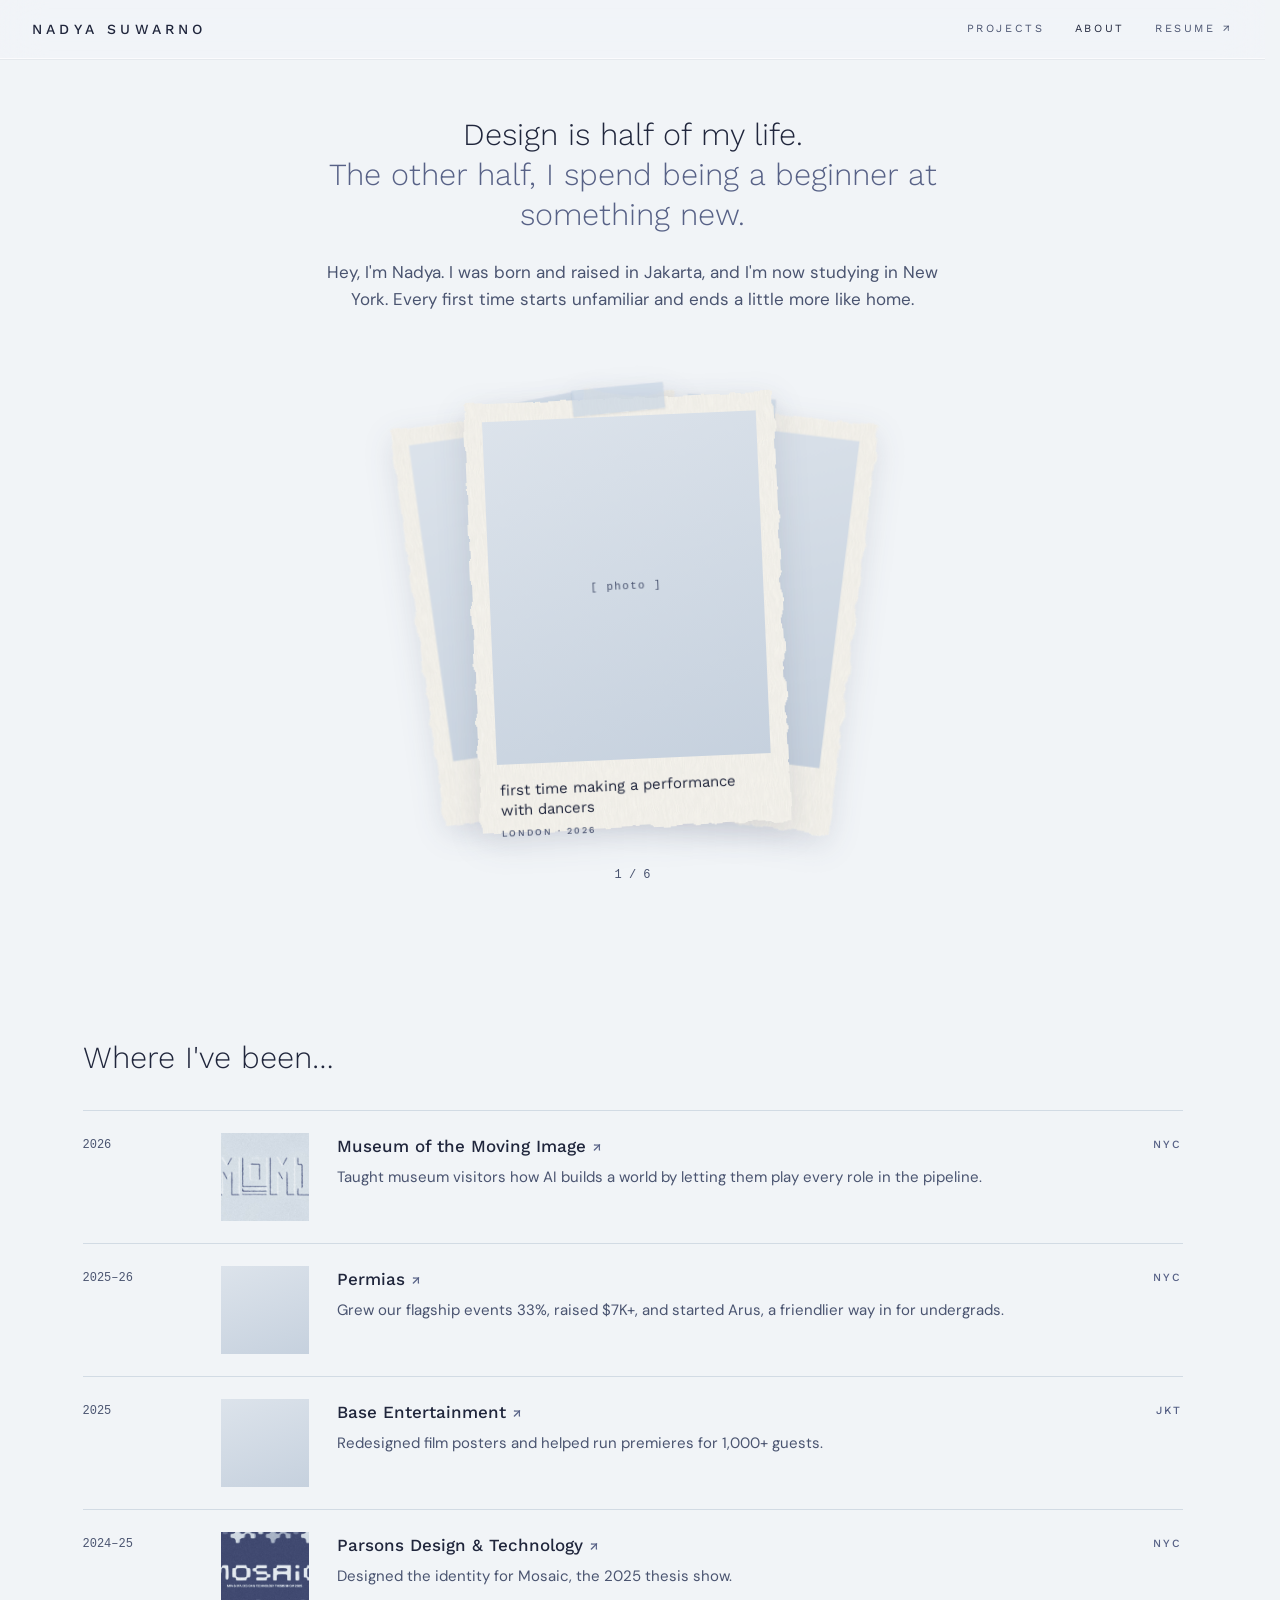
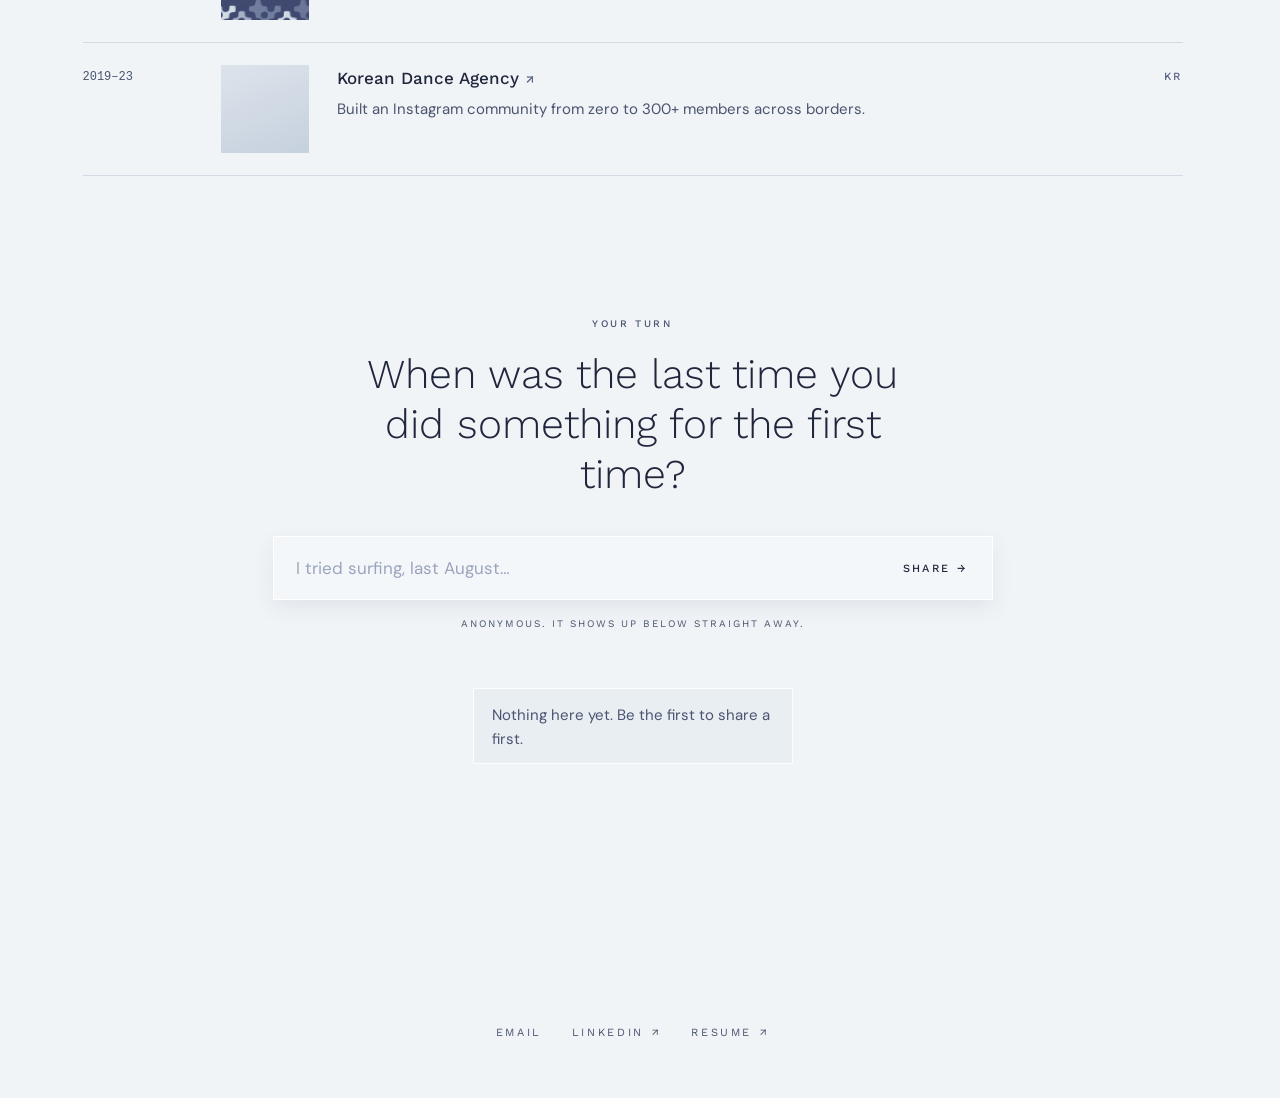
==== about.html @ 52818093 "Site icon: the ripple disc with its chrome bead Co-Authored-By: Claude Opus 5.5 <noreply@anthropic.c" ====
<!doctype html>
<html lang="en">
<head>
  <meta charset="utf-8" />
  <meta name="viewport" content="width=device-width, initial-scale=1" />
  <title>About | Nadya Suwarno</title>
  <meta name="description" content="About Nadya Suwarno — product designer at Parsons, open to Summer 2027 internships in New York." />
  <link rel="icon" href="assets/favicon-32.png" sizes="32x32" type="image/png" />
  <link rel="icon" href="assets/favicon-16.png" sizes="16x16" type="image/png" />
  <link rel="icon" href="assets/icon-192.png" sizes="192x192" type="image/png" />
  <link rel="apple-touch-icon" href="assets/apple-touch-icon.png" />
  <link rel="preconnect" href="https://fonts.googleapis.com" />
  <link rel="preconnect" href="https://fonts.gstatic.com" crossorigin />
  <link href="https://fonts.googleapis.com/css2?family=DM+Sans:ital,wght@0,400;0,500;0,700;1,400&family=Work+Sans:ital,wght@0,400;0,500;0,600;0,700;1,400;1,500&family=Courier+Prime:ital,wght@0,400;0,700;1,400&family=Caveat:wght@500&display=swap" rel="stylesheet" />
  <link rel="stylesheet" href="assets/styles.css" />
  <script src="assets/vt.js"></script>
  <script src="assets/nav.js" defer></script>
  <script src="assets/firsts.js" defer></script>
</head>
<body>
  <header class="site-header">
    <a class="wordmark" href="index.html">Nadya Suwarno</a>
    <nav class="nav">
      <div class="nav-group">
        <a href="home.html#work">Projects</a>
        <ul class="nav-submenu">
          <li><a href="projects/bibble.html">01 — Bibble</a></li>
          <li><a href="projects/world-models.html">02 — World Models</a></li>
          <li><a href="projects/mosaic.html">03 — Mosaic</a></li>
        </ul>
      </div>
      <a href="about.html" aria-current="page">About</a>
      <a href="assets/resume.pdf" class="ext" target="_blank" rel="noopener">Resume ↗</a>
    </nav>
  </header>

  <svg class="sr-defs" width="0" height="0" aria-hidden="true" focusable="false">
    <filter id="deckle"><feTurbulence type="fractalNoise" baseFrequency="0.045" numOctaves="3" seed="7" /><feDisplacementMap in="SourceGraphic" scale="8" /></filter>
  </svg>

  <main class="about2">
    <section class="ab-open">
      <h1 class="ab-title">Design is half of my life. <span>The other half, I spend being a beginner at something new.</span></h1>
      <p class="ab-intro">Hey, I'm Nadya. I was born and raised in Jakarta, and I'm now studying in New York. Every first time starts unfamiliar and ends a little more like home.</p>
    </section>

    <section class="ab-firsts" aria-label="A few of my firsts">
      <ul class="washi-row" id="deck">
          <li class="washi" style="--tilt: -2.5deg;">
            <div class="washi-photo" role="img" aria-label="Photo to come: first time making a performance with dancers"><span>[ photo ]</span></div>
            <p class="washi-cap">first time making a performance with dancers</p>
            <p class="washi-meta">London · 2026</p>
          </li>
          <li class="washi" style="--tilt: 1.8deg;">
            <div class="washi-photo" role="img" aria-label="Photo to come: first time teaching strangers how AI builds a world"><span>[ photo ]</span></div>
            <p class="washi-cap">first time teaching strangers how AI builds a world</p>
            <p class="washi-meta">New York · 2026</p>
          </li>
          <li class="washi" style="--tilt: -1.2deg;">
            <div class="washi-photo" role="img" aria-label="Photo to come: first premiere I helped run"><span>[ photo ]</span></div>
            <p class="washi-cap">first premiere I helped run</p>
            <p class="washi-meta">Jakarta · 2025</p>
          </li>
          <li class="washi" style="--tilt: 2.4deg;">
            <div class="washi-photo" role="img" aria-label="Photo to come: first time designing a whole show’s identity"><span>[ photo ]</span></div>
            <p class="washi-cap">first time designing a whole show’s identity</p>
            <p class="washi-meta">Parsons · 2025</p>
          </li>
          <li class="washi" style="--tilt: -1.8deg;">
            <div class="washi-photo" role="img" aria-label="Photo to come: first community I built from zero"><span>[ photo ]</span></div>
            <p class="washi-cap">first community I built from zero</p>
            <p class="washi-meta">Seoul, remotely · 2019</p>
          </li>
          <li class="washi" style="--tilt: 1.2deg;">
            <div class="washi-photo" role="img" aria-label="Photo to come: first time raising $7K for an event"><span>[ photo ]</span></div>
            <p class="washi-cap">first time raising $7K for an event</p>
            <p class="washi-meta">New York · 2025</p>
          </li>
      </ul>
      <div class="deck-bar">
        <p class="deck-count" aria-live="polite"><span class="deck-i">1</span> / <span class="deck-n">6</span></p>
      </div>
    </section>

    <section class="ab-been" aria-labelledby="been-title">
      <h2 id="been-title" class="ab-been-h">Where I've been…</h2>
      <ul class="ab-places">
        <li>
          <span class="ab-when">2026</span>
          <div class="ab-thumb"><img src="assets/images/covers/wm-focus.jpg" alt="" loading="lazy" /></div>
          <div class="ab-what"><p class="ab-org"><a href="https://movingimage.org/announcing-momi-lab/" target="_blank" rel="noopener">Museum of the Moving Image<span class="ab-ext" aria-hidden="true">↗</span><span class="sr-only"> (opens in a new tab)</span></a></p><p>Taught museum visitors how AI builds a world by letting them play every role in the pipeline.</p></div>
          <span class="ab-city">NYC</span>
        </li>
        <li>
          <span class="ab-when">2025–26</span>
          <div class="ab-thumb"><span aria-hidden="true"></span></div>
          <div class="ab-what"><p class="ab-org"><a href="https://www.instagram.com/permiasnyc/" target="_blank" rel="noopener">Permias<span class="ab-ext" aria-hidden="true">↗</span><span class="sr-only"> (opens in a new tab)</span></a></p><p>Grew our flagship events 33%, raised $7K+, and started Arus, a friendlier way in for undergrads.</p></div>
          <span class="ab-city">NYC</span>
        </li>
        <li>
          <span class="ab-when">2025</span>
          <div class="ab-thumb"><span aria-hidden="true"></span></div>
          <div class="ab-what"><p class="ab-org"><a href="https://base-ent.com/" target="_blank" rel="noopener">Base Entertainment<span class="ab-ext" aria-hidden="true">↗</span><span class="sr-only"> (opens in a new tab)</span></a></p><p>Redesigned film posters and helped run premieres for 1,000+ guests.</p></div>
          <span class="ab-city">JKT</span>
        </li>
        <li>
          <span class="ab-when">2024–25</span>
          <div class="ab-thumb"><img src="assets/images/covers/mosaic-focus.jpg" alt="" loading="lazy" /></div>
          <div class="ab-what"><p class="ab-org"><a href="https://parsons.edu/dt-2025/" target="_blank" rel="noopener">Parsons Design &amp; Technology<span class="ab-ext" aria-hidden="true">↗</span><span class="sr-only"> (opens in a new tab)</span></a></p><p>Designed the identity for Mosaic, the 2025 thesis show.</p></div>
          <span class="ab-city">NYC</span>
        </li>
        <li>
          <span class="ab-when">2019–23</span>
          <div class="ab-thumb"><span aria-hidden="true"></span></div>
          <div class="ab-what"><p class="ab-org"><a href="https://www.instagram.com/kda.kr/" target="_blank" rel="noopener">Korean Dance Agency<span class="ab-ext" aria-hidden="true">↗</span><span class="sr-only"> (opens in a new tab)</span></a></p><p>Built an Instagram community from zero to 300+ members across borders.</p></div>
          <span class="ab-city">KR</span>
        </li>
      </ul>
    </section>

    <section class="ab-ask" id="your-first" aria-labelledby="ask-title">
      <p class="ab-eyebrow">Your turn</p>
      <h2 id="ask-title" class="ab-q">When was the last time you did something for the first time?</h2>
      <form class="ab-form" data-store="firsts" novalidate>
        <label class="sr-only" for="first-text">Your first time</label>
        <input id="first-text" name="text" type="text" maxlength="120" autocomplete="off" placeholder="I tried surfing, last August…" required />
        <input class="ab-trap" name="website" type="text" tabindex="-1" autocomplete="off" aria-hidden="true" />
        <button type="submit">Share <span aria-hidden="true">→</span></button>
      </form>
      <p class="ab-note" role="status">Anonymous. It shows up below straight away.</p>
      <ul class="ab-wall" data-wall="firsts" aria-live="polite" aria-label="Firsts from people who stopped by"></ul>
    </section>

  </main>

  <footer class="site-footer">
    <nav class="footer-nav">
      <a href="mailto:michellenadya168@gmail.com">Email</a>
      <a href="https://www.linkedin.com/in/nadya-suwarno" class="ext" target="_blank" rel="noopener">LinkedIn ↗</a>
      <a href="assets/resume.pdf" class="ext" target="_blank" rel="noopener">Resume ↗</a>
    </nav>
  </footer>
</body>
</html>
---- assets/styles.css ----
:root {
  --bg: #F1F4F7;         /* light cool white */
  --panel: #D2DBE4;      /* cards and frames (ice blue) */
  --ink: #20263C;        /* text (deep indigo) */
  --ink-soft: #4A5470;   /* metadata (soft indigo) */
  --rule: #B4BFD0;       /* hairlines (pale indigo) */
  --accent: #576186;     /* indigo, readable as text */
  --serif: "Work Sans", "Inter", "Helvetica Neue", Arial, sans-serif;
  --body: "DM Sans", "Inter", "Helvetica Neue", Arial, sans-serif;
  --mono: "Courier New", "Courier Prime", Courier, ui-monospace, monospace;
  --script: "Caveat", "Snell Roundhand", cursive;
  --rail: 56px;
  --max: 980px;
}

* { box-sizing: border-box; }

/* Keep the column in the same place whether or not a page scrolls */
html { scrollbar-gutter: stable; scroll-padding-top: 84px; }

html, body {
  margin: 0;
  padding: 0;
  background: var(--bg);
  color: var(--ink);
  font-family: var(--body);
  font-size: 15px;
  line-height: 1.6;
  -webkit-font-smoothing: antialiased;
  cursor: url("data:image/svg+xml,%3Csvg xmlns='http://www.w3.org/2000/svg' width='21' height='21' viewBox='0 0 21 21'%3E%3Cdefs%3E%3CradialGradient id='g'%3E%3Cstop offset='0%25' stop-color='%237C88A7' stop-opacity='1'/%3E%3Cstop offset='100%25' stop-color='%237C88A7' stop-opacity='0'/%3E%3C/radialGradient%3E%3C/defs%3E%3Ccircle cx='10.5' cy='10.5' r='10.5' fill='url(%23g)'/%3E%3C/svg%3E") 10 10, auto;
}

/* Gritty paper grain — denser noise so the page reads as pressed paper */
body::before {
  content: "";
  position: fixed;
  inset: 0;
  pointer-events: none;
  z-index: 1;
  opacity: 0.32;
  mix-blend-mode: multiply;
  background-image: url("data:image/svg+xml;utf8,%3Csvg xmlns='http://www.w3.org/2000/svg' width='200' height='200'%3E%3Cfilter id='n'%3E%3CfeTurbulence type='fractalNoise' baseFrequency='1.4' numOctaves='3' stitchTiles='stitch'/%3E%3CfeColorMatrix values='0 0 0 0 0.24  0 0 0 0 0.28  0 0 0 0 0.44  0 0 0 0.09 0'/%3E%3C/filter%3E%3Crect width='100%25' height='100%25' filter='url(%23n)'/%3E%3C/svg%3E");
}
body > * { position: relative; z-index: 2; }

/* Field-note margin annotations — Caveat in rust, slight tilt */
.margin-note {
  display: inline-block;
  font-family: var(--script);
  font-size: 22px;
  line-height: 1.1;
  color: var(--accent);
  transform: rotate(-2.5deg);
  transform-origin: left center;
  margin-left: 10px;
}
.margin-note.right {
  float: right;
  margin: 4px 0 8px 20px;
  max-width: 180px;
  transform: rotate(1.5deg);
}
.margin-note.standalone {
  display: block;
  margin: 10px 0 24px 0;
  transform: rotate(-1.5deg);
}

/* Tape strip — small masking-tape rectangle in the top-left of a thumbnail */
.thumb { position: relative; }
.thumb::after {
  content: "";
  position: absolute;
  top: -8px;
  left: 20px;
  width: 64px;
  height: 18px;
  background: rgba(210, 219, 228, 0.75);
  box-shadow: 0 1px 2px rgba(32, 38, 60, 0.08);
  transform: rotate(-3deg);
  pointer-events: none;
  z-index: 3;
}


a, button, .btn, .thumb, [role="button"] {
  cursor: url("data:image/svg+xml,%3Csvg xmlns='http://www.w3.org/2000/svg' width='27' height='27' viewBox='0 0 27 27'%3E%3Cdefs%3E%3CradialGradient id='g'%3E%3Cstop offset='0%25' stop-color='%237C88A7' stop-opacity='1'/%3E%3Cstop offset='100%25' stop-color='%237C88A7' stop-opacity='0'/%3E%3C/radialGradient%3E%3C/defs%3E%3Ccircle cx='13.5' cy='13.5' r='13.5' fill='url(%23g)'/%3E%3C/svg%3E") 13 13, pointer;
}

a { color: inherit; text-decoration: none; }
a:hover { text-decoration: underline; text-decoration-color: var(--accent); text-underline-offset: 3px; }

img { max-width: 100%; display: block; }

/* ---------- Header (mobile default: horizontal top bar) ---------- */
.site-header {
  display: flex;
  justify-content: space-between;
  align-items: center;
  padding: 28px 48px;
  font-family: var(--serif);
  font-weight: 500;
  font-size: 14px;
  letter-spacing: 0.03em;
  text-transform: uppercase;
}
.wordmark {
  font-weight: 500;
  font-size: clamp(14px, 1.5vw, 20px);
  letter-spacing: -0.01em;
  text-transform: uppercase;
  white-space: nowrap;
}
.nav { display: flex; gap: 28px; align-items: center; }
.nav a[aria-current="page"] { text-decoration: underline; text-underline-offset: 4px; }
.nav-group { position: relative; }
.nav-group > a { display: inline-block; }

/* Submenu: hidden at every width unless open (toggled via JS on hover/focus) */
.nav-submenu {
  list-style: none;
  padding: 0;
  margin: 0;
  max-height: 0;
  opacity: 0;
  overflow: hidden;
  pointer-events: none;
  transition: max-height 0.35s ease, opacity 0.25s ease;
}
.nav-group.is-open .nav-submenu,
.nav-group:focus-within .nav-submenu {
  max-height: 400px;
  opacity: 1;
  pointer-events: auto;
}
.nav-submenu a { white-space: nowrap; }
.nav-sep {
  display: block;
  width: 20px;
  border-top: 1px solid var(--rule);
  margin: 4px 0;
}

/* Mobile submenu: floats below the Projects link so it doesn't push siblings */
@media (max-width: 899px) {
  .nav-group { position: relative; }
  .nav-submenu {
    position: absolute;
    top: 100%;
    left: 0;
    margin-top: 10px;
    padding: 12px 14px;
    background: var(--bg);
    border: 1px solid var(--rule);
    display: flex;
    flex-direction: column;
    gap: 8px;
    min-width: 170px;
    z-index: 20;
  }
  .nav-submenu a { font-size: 11px; letter-spacing: 0.1em; }
}

/* ---------- Desktop: name + nav as a fixed left column, main stays centered ---------- */
@media (min-width: 900px) {
  .site-header {
    position: fixed;
    top: 0;
    left: 0;
    width: 220px;
    height: auto;
    flex-direction: column;
    align-items: flex-start;
    justify-content: flex-start;
    padding: 40px 28px;
    gap: 40px;
    z-index: 10;
  }
  .nav {
    flex-direction: column;
    gap: 16px;
    align-items: flex-start;
  }
  .nav-submenu {
    display: flex;
    flex-direction: column;
    gap: 8px;
    margin: 0 0 0 14px;
    padding: 10px 0 0 10px;
    border-left: 1px dashed var(--accent);
  }
  .nav-submenu li { margin: 0; }
  .nav-submenu a {
    font-size: 10px;
    letter-spacing: 0.1em;
    color: var(--ink-soft);
  }
  .nav-submenu a:hover { color: var(--accent); text-decoration: none; }
}

/* ---------- Rail (dashed left line) ---------- */
.rail {
  position: relative;
  max-width: var(--max);
  margin: 0 auto;
  padding: 40px 48px 80px calc(var(--rail) + 48px);
}
.rail::before {
  content: "";
  position: absolute;
  left: 48px;
  top: 0;
  bottom: 0;
  border-left: 1.5px dashed var(--accent);
}

/* ---------- Shared text ---------- */
.hello {
  font-family: var(--serif);
  font-weight: 500;
  font-size: clamp(22px, 2.4vw, 28px);
  letter-spacing: -0.01em;
  margin: 0 0 20px;
  color: var(--ink);
}
.cities {
  position: absolute;
  top: 40px;
  right: 48px;
  display: flex;
  gap: 32px;
  font-family: var(--serif);
  font-weight: 500;
  font-size: 14px;
  letter-spacing: 0.03em;
  text-transform: uppercase;
  color: var(--ink);
  margin: 0;
  z-index: 5;
  line-height: clamp(22px, 2.4vw, 28px);
}
.thesis-quote {
  font-family: var(--serif);
  font-style: italic;
  font-weight: 400;
  font-size: clamp(20px, 2.2vw, 26px);
  line-height: 1.3;
  color: var(--ink-soft);
  max-width: 58ch;
  margin: 24px 0 8px;
}
.eyebrow-italic {
  font-style: italic;
  font-size: 18px;
  margin: 0 0 10px;
  color: var(--ink-soft);
  max-width: 56ch;
}
.display {
  font-family: var(--serif);
  font-weight: 400;
  font-size: clamp(24px, 3.4vw, 40px);
  line-height: 1.15;
  letter-spacing: -0.01em;
  margin: 0 0 18px;
  position: relative;
  display: inline-block;
}
.underline-dash {
  display: block;
  width: 42%;
  height: 10px;
  margin-top: 6px;
  border-bottom: 1.5px dashed var(--accent);
}
.meta {
  font-family: var(--mono);
  font-size: 11px;
  letter-spacing: 0.14em;
  text-transform: uppercase;
  color: var(--ink-soft);
  margin: 20px 0 56px;
}
.label {
  font-family: var(--serif);
  font-weight: 700;
  font-size: 15px;
  letter-spacing: 0;
  color: var(--ink);
  margin-bottom: 8px !important;
}

.status-grid {
  display: grid;
  grid-template-columns: 1fr 1fr;
  gap: 48px;
  margin-bottom: 80px;
}
.status-grid p { margin: 0; max-width: 36ch; }

/* ---------- Project cards (home + index) ---------- */
.projects {
  display: grid;
  grid-template-columns: repeat(auto-fit, minmax(min(100%, 340px), 1fr));
  gap: 48px 32px;
}
.project { display: block; }

/* ---- Horizontal split layout (home) ---- */
.projects-split { display: flex; flex-direction: column; gap: 64px; }
.projects-split .project {
  display: grid;
  grid-template-columns: 1.3fr 1fr;
  gap: 40px;
  align-items: center;
}
.projects-split .thumb { margin-bottom: 0; }
.project-info {
  display: flex;
  flex-direction: column;
  gap: 14px;
}
.project-sub {
  font-family: var(--body);
  font-style: italic;
  font-size: 15px;
  line-height: 1.45;
  color: var(--accent);
  margin: 0;
  max-width: 36ch;
}
.project-tags { display: flex; flex-wrap: wrap; gap: 8px; }
.tag {
  font-family: var(--body);
  font-weight: 400;
  font-size: 11px;
  padding: 5px 10px;
  border: 1px solid var(--ink);
  color: var(--ink);
  line-height: 1;
}

@media (max-width: 760px) {
  .projects-split .project {
    grid-template-columns: 1fr;
    gap: 20px;
  }
}
.thumb {
  position: relative;
  display: flex;
  align-items: center;
  justify-content: center;
  width: 100%;
  aspect-ratio: 16 / 9;
  background: var(--panel);
  border: 1px dashed var(--rule);
  color: var(--ink-soft);
  font-family: var(--mono);
  font-size: 11px;
  letter-spacing: 0.12em;
  text-transform: uppercase;
  margin-bottom: 18px;
  overflow: hidden;
}
.thumb img { width: 100%; height: 100%; object-fit: cover; }
.thumb:hover { text-decoration: none; }

/* Hover-to-play video overlay (home card + case hero) */
.thumb, .case-hero { isolation: isolate; }
.case-hero { position: relative; }

.thumb-img, .hero-img {
  position: absolute;
  inset: 0;
  width: 100%;
  height: 100%;
  object-fit: cover;
  pointer-events: none;
  z-index: 4;
}
/* Static image reveal on hover (for cards without a video) */
.thumb-reveal {
  position: absolute;
  inset: 0;
  width: 100%;
  height: 100%;
  object-fit: cover;
  pointer-events: none;
  z-index: 5;
  opacity: 0;
  transition: opacity 0.3s ease;
}
.thumb:hover .thumb-reveal { opacity: 1; }
.thumb-vid, .hero-vid {
  position: absolute;
  inset: 0;
  width: 100%;
  height: 100%;
  object-fit: cover;
  pointer-events: none;
  z-index: 5;
  background: #000;
  opacity: 0;
  transition: opacity 0.3s ease;
}
.thumb:hover .thumb-vid,
.case-hero:hover .hero-vid {
  opacity: 1;
}
/* Autoplay videos (case-study hero) stay visible always */
.hero-vid[autoplay] { opacity: 1; }

/* When the thumb/hero has real media, drop the panel + dashed border */
.thumb.has-media,
.case-hero.has-media {
  background: transparent;
  border: none;
}
.thumb.has-media .placeholder,
.case-hero.has-media .placeholder { display: none; }
.badge {
  position: absolute;
  top: 16px;
  right: 16px;
  font-family: var(--mono);
  font-size: 10px;
  letter-spacing: 0.14em;
  text-transform: uppercase;
  padding: 6px 10px;
  border: 1px solid var(--accent);
  color: var(--accent);
  background: var(--bg);
}
.project-meta {
  display: flex;
  justify-content: space-between;
  font-family: var(--mono);
  font-size: 11px;
  letter-spacing: 0.12em;
  text-transform: uppercase;
  color: var(--ink-soft);
  margin-bottom: 6px;
}
.project-title {
  font-family: var(--body);
  font-weight: 500;
  font-size: clamp(16px, 1.6vw, 20px);
  line-height: 1.35;
  margin: 0;
}
/* ---------- Page section header (serif, double-duty h1/h2) ---------- */
.section-head {
  font-family: var(--serif);
  font-weight: 500;
  font-size: clamp(22px, 2.4vw, 28px);
  line-height: 1.1;
  letter-spacing: -0.01em;
  color: var(--ink-soft);
  margin: 0 0 24px;
}
h2.section-head { margin-top: 72px; }

/* ---------- Sub-section label (nested under section-label) ---------- */
.sub-section-label {
  font-family: var(--mono);
  font-size: 11px;
  letter-spacing: 0.12em;
  text-transform: uppercase;
  color: var(--ink-soft);
  margin: 28px 0 14px;
}


/* ---------- Section tag (small bold-uppercase section header) ---------- */
.section-tag {
  font-family: var(--serif);
  font-weight: 700;
  font-size: 15px;
  letter-spacing: 0.08em;
  text-transform: uppercase;
  color: var(--ink);
  margin: 80px 0 32px;
}

/* ---------- Section labels on inside pages ---------- */
.section-label {
  font-family: var(--mono);
  font-size: 11px;
  letter-spacing: 0.14em;
  text-transform: uppercase;
  color: var(--ink-soft);
  margin: 56px 0 20px;
}

/* ---------- Case study ---------- */
.case-eyebrow {
  font-family: var(--mono);
  font-size: 11px;
  letter-spacing: 0.14em;
  text-transform: uppercase;
  color: var(--ink-soft);
  margin: 0 0 16px;
  display: flex;
  justify-content: space-between;
}
.case-title {
  font-family: var(--serif);
  font-weight: 400;
  font-size: clamp(40px, 6vw, 64px);
  line-height: 1.05;
  margin: 0 0 10px;
}
.case-sub {
  font-style: italic;
  color: var(--ink-soft);
  margin: 0 0 32px;
}
.case-hero {
  width: 100%;
  aspect-ratio: 16 / 7;
  background: var(--panel);
  border: 1px dashed var(--rule);
  display: flex;
  align-items: center;
  justify-content: center;
  color: var(--ink-soft);
  font-family: var(--mono);
  font-size: 11px;
  letter-spacing: 0.12em;
  text-transform: uppercase;
  margin-bottom: 24px;
}
.case-hero img { width: 100%; height: 100%; object-fit: cover; }

.case-metagrid {
  display: grid;
  grid-template-columns: repeat(5, 1fr);
  gap: 24px;
  padding: 20px 0;
  border-top: 1px solid var(--rule);
  border-bottom: 1px solid var(--rule);
  margin-bottom: 48px;
}
.case-metagrid div p { margin: 0; font-size: 15px; }
.case-metagrid .label { margin-bottom: 6px !important; }

.case-section { margin: 48px 0; }
.case-section h2 {
  font-family: var(--serif);
  font-weight: 400;
  font-size: clamp(26px, 3.4vw, 36px);
  line-height: 1.15;
  margin: 0 0 20px;
}
.case-section p { margin: 0 0 18px; max-width: 68ch; }

.callout {
  padding: 20px 24px;
  background: var(--panel);
  border: 1px solid var(--rule);
  font-style: italic;
  margin: 24px 0;
  max-width: 68ch;
}

.next-project {
  margin-top: 80px;
  padding-top: 32px;
  border-top: 1px solid var(--rule);
}
.next-project .label { margin-bottom: 8px !important; }
.next-project a {
  font-family: var(--serif);
  font-size: clamp(22px, 2.6vw, 30px);
}

/* ---------- About page ---------- */
.about-hero {
  display: grid;
  grid-template-columns: 220px 1fr;
  gap: 48px;
  margin-bottom: 56px;
}
.clock {
  width: 180px;
  height: 180px;
  border-radius: 50%;
  border: 1px solid var(--ink);
  position: relative;
  font-family: var(--mono);
  font-size: 10px;
  letter-spacing: 0.1em;
  text-transform: uppercase;
}
.clock span {
  position: absolute;
  color: var(--ink-soft);
}
.clock .c12 { top: 10px; left: 50%; transform: translateX(-50%); }
.clock .c3  { right: 10px; top: 50%; transform: translateY(-50%); }
.clock .c6  { bottom: 10px; left: 50%; transform: translateX(-50%); }
.clock .c9  { left: 10px; top: 50%; transform: translateY(-50%); }
.clock .hand-hour, .clock .hand-min {
  position: absolute;
  left: 50%;
  bottom: 50%;
  background: var(--ink);
  transform-origin: 50% 100%;
}
.clock .hand-hour { width: 2px; height: 44px; transform: translateX(-50%) rotate(0deg); }
.clock .hand-min { width: 1.5px; height: 64px; transform: translateX(-50%) rotate(90deg); }
.clock .hand-sec { position: absolute; left: 50%; bottom: 50%; width: 1px; height: 68px; background: var(--accent); transform: translateX(-50%) rotate(135deg); transform-origin: 50% 100%; }

.hat-rack {
  display: grid;
  grid-template-columns: repeat(5, 1fr);
  gap: 12px;
  margin: 24px 0 72px;
}
.hat {
  padding: 16px;
  background: var(--panel);
  border: 1px solid var(--rule);
  font-family: var(--mono);
  font-size: 10px;
  letter-spacing: 0.1em;
  text-transform: uppercase;
  color: var(--ink-soft);
  min-height: 120px;
  display: flex;
  flex-direction: column;
  justify-content: space-between;
}
.hat strong {
  font-weight: 500;
  color: var(--ink);
  font-family: var(--mono);
  display: block;
}
.hat em {
  font-family: var(--serif);
  font-style: italic;
  font-size: 14px;
  text-transform: none;
  letter-spacing: 0;
  color: var(--ink);
}

.timeline { margin: 24px 0 72px; }
.timeline-row {
  display: grid;
  grid-template-columns: 120px 1fr;
  gap: 32px;
  padding: 18px 0;
  border-top: 1px solid var(--rule);
}
.timeline-row:last-child { border-bottom: 1px solid var(--rule); }
.timeline-row .when {
  font-family: var(--mono);
  font-size: 11px;
  letter-spacing: 0.1em;
  text-transform: uppercase;
  color: var(--ink-soft);
}
.timeline-row h4 {
  margin: 0 0 4px;
  font-family: var(--serif);
  font-weight: 400;
  font-size: 20px;
}
.timeline-row p { margin: 0; color: var(--ink-soft); }

.hey-row {
  font-family: var(--serif);
  font-size: clamp(32px, 5vw, 56px);
  margin: 32px 0 16px;
}

.btn-row { display: flex; gap: 12px; flex-wrap: wrap; margin: 24px 0 40px; }
.btn {
  font-family: var(--mono);
  font-size: 11px;
  letter-spacing: 0.14em;
  text-transform: uppercase;
  padding: 10px 16px;
  border: 1px solid var(--ink);
  color: var(--ink);
}
.btn.primary { background: var(--ink); color: var(--bg); }

/* ---------- Footer ---------- */
.site-footer {
  max-width: var(--max);
  margin: 0 auto;
  padding: 40px 48px 60px calc(var(--rail) + 48px);
  border-top: 1px solid var(--rule);
  display: flex;
  justify-content: space-between;
  align-items: flex-end;
}
.signoff .eyebrow-italic { margin-bottom: 4px; }
.signature {
  font-family: var(--script);
  font-size: 28px;
  margin: 0;
}
.footer-nav {
  display: flex;
  gap: 28px;
  font-family: var(--mono);
  font-size: 11px;
  letter-spacing: 0.14em;
  text-transform: uppercase;
}

/* ---------- Mobile ---------- */
@media (max-width: 720px) {
  .site-header { padding: 20px 20px; flex-wrap: wrap; gap: 12px; }
  .nav { gap: 20px; }
  .rail { padding: 24px 20px 60px 40px; }
  .rail::before { left: 20px; }
  .status-grid { grid-template-columns: 1fr; gap: 28px; margin-bottom: 48px; }
  .case-metagrid { grid-template-columns: 1fr 1fr; }
  .about-hero { grid-template-columns: 1fr; }
  .hat-rack { grid-template-columns: 1fr 1fr; }
  .timeline-row { grid-template-columns: 1fr; gap: 4px; }
  .site-footer { padding: 32px 20px 40px 40px; flex-direction: column; gap: 24px; align-items: flex-start; }
}

/* ---------- Landing: one soft piece of water, centred ---------- */
html:has(.landing) { scrollbar-gutter: auto; }
.landing { overflow: hidden; }
.stage {
  min-height: 100vh;
  min-height: 100svh;
  display: flex;
  flex-direction: column;
  align-items: center;
  justify-content: center;
  gap: 30px;
  padding: 24px;
}
.piece { position: relative; width: min(72vw, 1040px); height: 66vh; height: 66svh; }
.water {
  position: absolute;
  inset: 0;
  display: block;
  overflow: hidden;
  cursor: pointer;
  background: linear-gradient(10deg, #B3C9E0, #EDF2F9);
  -webkit-mask-image: linear-gradient(to right, transparent, #000 90px, #000 calc(100% - 90px), transparent), linear-gradient(to bottom, transparent, #000 90px, #000 calc(100% - 90px), transparent);
  -webkit-mask-composite: source-in;
  mask-image: linear-gradient(to right, transparent, #000 90px, #000 calc(100% - 90px), transparent), linear-gradient(to bottom, transparent, #000 90px, #000 calc(100% - 90px), transparent);
  mask-composite: intersect;
}
.water:hover { text-decoration: none; }
.water:focus-visible { outline: none; }
.water:focus-visible ~ .sign h1 { text-decoration: underline; text-underline-offset: 6px; }
.water canvas { display: block; width: 100%; height: 100%; }
.sign { position: absolute; inset: 0; display: flex; flex-direction: column; align-items: center; justify-content: center; text-align: center; pointer-events: none; }
.sign h1 { margin: 0 0 14px; font-family: var(--serif); font-size: 19px; line-height: 1.3; font-weight: 500; letter-spacing: .34em; margin-right: -.34em; text-transform: uppercase; color: var(--ink); }
.sign p { margin: 0; font-family: var(--serif); font-size: 12px; letter-spacing: .24em; margin-right: -.24em; text-transform: uppercase; color: var(--ink-soft); }
.links { display: flex; gap: 34px; font-family: var(--serif); font-size: 12px; letter-spacing: .24em; text-transform: uppercase; color: var(--ink); }
.links a { padding: 6px 0; }
.links a:hover, .links a:focus-visible { text-decoration: underline; text-decoration-color: var(--ink); text-underline-offset: 5px; }
@media (max-width: 720px) {
  .piece { width: 100%; height: 62vh; height: 62svh; }
  .water {
    -webkit-mask-image: linear-gradient(to right, transparent, #000 44px, #000 calc(100% - 44px), transparent), linear-gradient(to bottom, transparent, #000 60px, #000 calc(100% - 60px), transparent);
    mask-image: linear-gradient(to right, transparent, #000 44px, #000 calc(100% - 44px), transparent), linear-gradient(to bottom, transparent, #000 60px, #000 calc(100% - 60px), transparent);
  }
  .sign h1 { font-size: 15px; letter-spacing: .26em; margin-right: -.26em; }
  .links { gap: 22px; font-size: 11px; letter-spacing: .18em; }
}

/* ==========================================================================
   Site system, taken from the landing: one centred column, spaced type,
   soft pieces on a cool white. Later rules here override the older ones above.
   ========================================================================== */
:root { --column: min(860px, calc(100vw - 48px)); --read: min(620px, calc(100vw - 48px)); --ease: cubic-bezier(.22, .61, .36, 1); }

body:not(.landing) { font-family: var(--body); }
body::before { display: none; }

.site-header {
  position: sticky; top: 0; z-index: 30; width: auto; height: auto;
  flex-direction: row; flex-wrap: nowrap; align-items: center; justify-content: space-between; gap: 24px;
  padding: 18px 32px; text-transform: none; letter-spacing: 0;
  background: rgba(241, 244, 247, .52);
  -webkit-backdrop-filter: blur(20px) saturate(1.5);
  backdrop-filter: blur(20px) saturate(1.5);
  border-bottom: 1px solid rgba(255, 255, 255, .62);
  box-shadow: 0 1px 0 rgba(32, 38, 60, .05);
  view-transition-name: site-bar;
}
.wordmark {
  view-transition-name: site-name;
  font-family: var(--serif); font-size: 14px; font-weight: 500;
  letter-spacing: .3em; text-transform: uppercase;
}
.nav { flex-direction: row; justify-content: flex-end; align-items: center; gap: 30px; }
.nav > a, .nav-group > a { font-family: var(--serif); font-size: 11px; font-weight: 400; letter-spacing: .24em; text-transform: uppercase; color: var(--ink-soft); }
.nav a[aria-current="page"] { color: var(--ink); text-decoration: none; }
.nav-group { display: flex; align-items: center; }
.nav-submenu { display: none !important; }
a:hover { text-decoration-color: currentColor; }

.rail { max-width: none; width: var(--column); margin: 0 auto; padding: 72px 0 96px; }
.rail::before { display: none; }

.hero { text-align: center; margin: 0 auto 84px; }
.hello { font-family: var(--serif); font-size: 14px; font-weight: 400; letter-spacing: .06em; margin: 0 0 18px; }
.display { max-width: 640px; margin: 0 auto; font-family: var(--serif); font-size: clamp(26px, 3.2vw, 36px); line-height: 1.3; font-weight: 300; }
.display strong { font-weight: 500; }
.underline-dash { display: block; width: 72px; margin: 26px auto 0; }
.status-grid { max-width: 680px; margin: 34px auto 0; gap: 44px; text-align: center; }
.status-grid p { font-family: var(--body); font-size: 14px; line-height: 1.55; color: var(--ink-soft); }
.status-grid .label { font-family: var(--serif); font-size: 10px; font-weight: 500; letter-spacing: .24em; text-transform: uppercase; color: var(--ink); }

.section-tag { margin: 0 0 56px; text-align: center; font-family: var(--serif); font-size: 12px; font-weight: 500; letter-spacing: .34em; text-transform: uppercase; color: var(--ink); }

/* Home: intro on the left, three cards across, edges matching the bar */
.home-page { width: min(1500px, calc(100vw - 64px)); margin: 0 auto; padding: 0 0 96px; }
.intro { padding: 72px 0 72px; }
.intro-text { display: flex; flex-direction: column; justify-content: center; }
.intro .hello { margin: 0 0 18px; font-family: var(--serif); font-size: 16px; font-weight: 500; letter-spacing: .02em; text-align: left; }
.intro .display { max-width: 760px; margin: 0; font-size: clamp(32px, 3.5vw, 50px); line-height: 1.16; font-weight: 300; text-align: left; }
.intro .status-grid { display: grid; grid-template-columns: repeat(2, minmax(0, 1fr)); max-width: 760px; margin: 48px 0 0; gap: 36px; text-align: left; }
.home-page .works { display: grid; grid-template-columns: repeat(3, minmax(0, 1fr)); gap: 24px; align-items: start; }
.home-page .cover { aspect-ratio: 1 / .92;
  -webkit-mask-image: linear-gradient(to right, transparent, #000 20px, #000 calc(100% - 20px), transparent), linear-gradient(to bottom, transparent, #000 20px, #000 calc(100% - 20px), transparent);
  mask-image: linear-gradient(to right, transparent, #000 20px, #000 calc(100% - 20px), transparent), linear-gradient(to bottom, transparent, #000 20px, #000 calc(100% - 20px), transparent); }
.home-page .cover .real { object-fit: contain; background: #DDE5EE; }
.home-page .c-num, .home-page .c-status { top: 32px; }
.home-page .c-num { left: 36px; } .home-page .c-status { right: 36px; }
.home-page .c-sign { padding: 0 40px; }
.home-page .c-sign strong { font-size: 16px; letter-spacing: .28em; margin-right: -.28em; }
.home-page .c-tags { margin-top: 12px; line-height: 1.8; }

/* Work, sorted into Case Studies and Explorations */
.work-index { scroll-margin-top: 84px; }
#case-studies, #explorations { scroll-margin-top: 150px; }
#creative-tech, #writings { scroll-margin-top: 200px; }
.tabs, .subtabs { display: none; }
.js .tabs, .js .subtabs { display: flex; flex-wrap: wrap; gap: 34px; }
.tabs { margin: 0 0 34px; }
.subtabs { margin: -6px 0 30px; gap: 26px !important; }
.tabs button, .subtabs button {
  padding: 6px 0; border: 0; background: none; cursor: pointer;
  font-family: var(--serif); text-transform: uppercase; color: var(--ink-soft);
  border-bottom: 1px solid transparent; transition: color .3s var(--ease), border-color .3s var(--ease);
}
.tabs button { font-size: 13px; font-weight: 500; letter-spacing: .26em; }
.subtabs button { font-size: 11px; letter-spacing: .22em; }
.tabs button[aria-selected="true"], .subtabs button[aria-selected="true"] { color: var(--ink); border-bottom-color: var(--ink); }
.tabs button:hover, .subtabs button:hover { color: var(--ink); }
.tabs button:focus-visible, .subtabs button:focus-visible { outline: 2px solid var(--ink); outline-offset: 4px; }
.panel { animation: panel-in .6s var(--ease) both; }
.panel[hidden] { display: none; }
@keyframes panel-in { from { opacity: 0; transform: translateY(8px); } }
.ex-grid { display: grid; grid-template-columns: repeat(3, minmax(0, 1fr)); gap: 40px 24px; }
.ex-img { position: relative; display: block; aspect-ratio: 1 / 1; overflow: hidden; background: #DDE5EE; background: linear-gradient(160deg, #E6ECF2, #CDD8E5); }
a.ex-img { cursor: pointer; text-decoration: none; }
a.ex-img::after { content: ""; position: absolute; inset: 0; background: rgba(241, 244, 247, .18); opacity: 1; transition: opacity .6s var(--ease); pointer-events: none; }
.ex-img img { position: absolute; inset: 0; width: 100%; height: 100%; object-fit: cover; filter: saturate(.85) blur(1.5px); transform: scale(1.04); transition: filter .7s var(--ease), transform 1.1s var(--ease); }
a.ex-img:hover::after, a.ex-img:focus-visible::after { opacity: 0; }
a.ex-img:hover img, a.ex-img:focus-visible img { filter: none; transform: scale(1); }
a.ex-img:hover .ex-tags, a.ex-img:focus-visible .ex-tags { transform: translateY(-4px); }
.ex-tags { transition: transform .5s var(--ease); }
a.ex-img:focus-visible { outline: 2px solid var(--ink); outline-offset: 4px; }
.ex-tags { position: absolute; z-index: 1; left: 16px; bottom: 16px; display: flex; flex-wrap: wrap; gap: 8px; }
.ex-tags span { padding: 6px 10px; background: rgba(241, 244, 247, .78); -webkit-backdrop-filter: blur(8px); backdrop-filter: blur(8px); font-family: var(--serif); font-size: 10px; letter-spacing: .14em; text-transform: uppercase; color: var(--ink); }
.ex-head { display: flex; justify-content: space-between; align-items: baseline; gap: 16px; margin: 16px 0 8px; }
.ex-head h3 { margin: 0; font-family: var(--serif); font-size: 18px; font-weight: 400; color: var(--accent); }
.ex-head span { font-family: var(--serif); font-size: 11px; letter-spacing: .14em; color: var(--ink-soft); }
.ex p { margin: 0; max-width: 40ch; font-family: var(--body); font-size: 14px; line-height: 1.55; color: var(--ink-soft); }

/* A project: the landing's soft piece, holding the work out of focus */
.works { display: flex; flex-direction: column; gap: 58px; }
.cover {
  position: relative; display: block; aspect-ratio: 860 / 430; overflow: hidden; color: var(--ink); text-decoration: none;
  -webkit-mask-image: linear-gradient(to right, transparent, #000 48px, #000 calc(100% - 48px), transparent), linear-gradient(to bottom, transparent, #000 48px, #000 calc(100% - 48px), transparent);
  -webkit-mask-composite: source-in;
  mask-image: linear-gradient(to right, transparent, #000 48px, #000 calc(100% - 48px), transparent), linear-gradient(to bottom, transparent, #000 48px, #000 calc(100% - 48px), transparent);
  mask-composite: intersect;
  cursor: pointer;
}
.cover:hover { text-decoration: none; }
.cover img { position: absolute; inset: 0; width: 100%; height: 100%; object-fit: cover; transition: opacity .9s var(--ease), transform 1.6s var(--ease); }
.cover .real { opacity: 0; transform: scale(1.03); }
.cover:hover .real, .cover:focus-visible .real, .cover.in .real { opacity: 1; transform: none; }
.cover:focus-visible { outline: none; -webkit-mask-image: none; mask-image: none; box-shadow: inset 0 0 0 2px var(--ink); }
.c-sign { position: absolute; inset: 0; display: flex; flex-direction: column; align-items: center; justify-content: center; gap: 12px; padding: 0 56px; text-align: center; transition: opacity .5s var(--ease); }
.c-sign strong { font-family: var(--serif); font-size: 18px; font-weight: 500; letter-spacing: .34em; margin-right: -.34em; text-transform: uppercase; }
.c-sign span { font-family: var(--body); font-size: 14px; line-height: 1.45; color: var(--ink); }
.c-num, .c-status { position: absolute; top: 58px; font-family: var(--serif); font-size: 10px; letter-spacing: .2em; text-transform: uppercase; color: var(--ink); transition: opacity .5s var(--ease); }
.c-num { left: 66px; } .c-status { right: 66px; }
.cover:hover .c-sign, .cover:hover .c-num, .cover:hover .c-status,
.cover:focus-visible .c-sign, .cover:focus-visible .c-num, .cover:focus-visible .c-status,
.cover.in .c-sign, .cover.in .c-num, .cover.in .c-status { opacity: 0; }
.c-tags { margin: 6px 0 0; text-align: center; font-family: var(--serif); font-size: 10px; letter-spacing: .2em; text-transform: uppercase; color: var(--ink-soft); }

/* Reading pages */
.case-eyebrow { display: block; text-align: center; margin: 0 0 18px; font-family: var(--serif); font-size: 10px; letter-spacing: .22em; text-transform: uppercase; color: var(--ink-soft); }
.case-eyebrow span { display: block; color: inherit !important; }
.case-eyebrow span + span { margin-top: 6px; }
.btn-row { display: flex; justify-content: center; margin: 0 0 30px !important; }
.btn, .btn:hover { border: 0; background: none; padding: 6px 0; font-family: var(--serif); font-size: 10px; letter-spacing: .24em; text-transform: uppercase; color: var(--ink-soft); }
.case-title, body .bibble .case-title { text-align: center; font-family: var(--serif); font-size: clamp(22px, 3vw, 30px); font-weight: 500; letter-spacing: .3em; margin: 0 -.3em 14px 0; text-transform: uppercase; color: var(--ink); }
.case-sub, body .bibble .bib-sub { text-align: center; margin: 0 auto 48px; max-width: var(--read); font-family: var(--body); font-size: 17px; line-height: 1.45; font-style: normal; color: var(--ink-soft); }
.case-hero, body .bibble .bib-hero { margin: 0 0 40px; }
.case-metagrid, body .bibble .case-metagrid { display: flex; flex-wrap: wrap; justify-content: center; gap: 22px 44px; margin: 0 auto 72px; padding: 0; border: 0; text-align: center; }
.case-metagrid > div { flex: 0 1 148px; }
.case-metagrid .label, body .bibble .case-metagrid .label { font-family: var(--serif); font-size: 10px; font-weight: 500; letter-spacing: .22em; text-transform: uppercase; color: var(--ink); margin: 0 0 6px; }
.case-metagrid p:not(.label), body .bibble .case-metagrid div p:not(.label) { margin: 0; font-family: var(--body); font-size: 13px; line-height: 1.45; color: var(--ink-soft); }
.case-section, body .bibble .bib-section { margin: 0 0 72px; padding: 0; border: 0; }
.case-section > *, body .bibble .bib-section > p, body .bibble .bib-section > h2, body .bibble .bib-section > h3, body .bibble .bib-section > ul, body .bibble .bib-section > ol { max-width: var(--read); margin-left: auto; margin-right: auto; }
.case-section p, body .bibble .bib-section p { font-family: var(--body); font-size: 16px; line-height: 1.7; color: var(--ink); }
.case-section h2, body .bibble .bib-section h2 { font-family: var(--serif); font-size: clamp(21px, 2.4vw, 26px); line-height: 1.32; font-weight: 300; text-align: center; color: var(--ink); }
.section-label, body .bibble .bib-label { display: block; margin: 0 auto 20px !important; text-align: center; font-family: var(--serif) !important; font-size: 11px !important; font-weight: 500; letter-spacing: .3em; text-transform: uppercase; color: var(--ink-soft) !important; }
.callout, body .bibble .bib-callout { max-width: var(--read); margin: 30px auto; padding: 26px 30px; border: 0; background: var(--panel); background: color-mix(in srgb, var(--panel) 45%, transparent); text-align: center; font-size: 15px; line-height: 1.6; color: var(--ink); }
.case-index { display: none !important; }
.rail figure { margin-left: 0; margin-right: 0; }
.rail img, .rail video { max-width: 100%; }

/* About */
.statement { max-width: 700px; margin: 0 auto 44px !important; font-size: clamp(25px, 3.2vw, 34px) !important; font-weight: 300 !important; line-height: 1.32; letter-spacing: 0 !important; text-transform: none !important; }
main.rail > p { max-width: var(--read); margin: 0 auto 18px; font-family: var(--body); font-size: 16px; line-height: 1.7; color: var(--ink); text-align: center; }
.timeline { max-width: var(--read); margin: 72px auto 0; border: 0; }
.timeline-row { display: block; padding: 26px 0; border: 0; border-top: 1px dotted var(--rule); text-align: center; }
.timeline-row .when { margin: 0 0 8px; font-family: var(--serif); font-size: 10px; letter-spacing: .22em; text-transform: uppercase; color: var(--ink-soft); }
.timeline-row h4 { margin: 0 0 6px; font-family: var(--serif); font-size: 17px; font-weight: 400; color: var(--ink); }
.timeline-row p { margin: 0 auto; max-width: 480px; font-family: var(--body); font-size: 14px; line-height: 1.6; color: var(--ink-soft); }

.site-footer { justify-content: center; padding: 0 24px 56px; border: 0; }
.footer-nav { display: flex; justify-content: center; gap: 30px; font-family: var(--serif); font-size: 11px; letter-spacing: .24em; text-transform: uppercase; color: var(--ink-soft); }

/* Gentle arrival as you scroll. Only set by script, so content never hides without it. */
.will-reveal { opacity: 0; transform: translateY(12px); transition: opacity .7s var(--ease), transform .9s var(--ease); }
.will-reveal.is-in { opacity: 1; transform: none; }

/* Page transitions: a soft dissolve through blur */
@view-transition { navigation: auto; }
.vt-bibble { view-transition-name: work-bibble; }
.vt-wm { view-transition-name: work-wm; }
.vt-mosaic { view-transition-name: work-mosaic; }
@keyframes page-out { to { opacity: 0; filter: blur(14px); transform: scale(1.012); } }
@keyframes page-in { from { opacity: 0; filter: blur(14px); transform: scale(.992); } }
::view-transition-old(root) { animation: page-out 620ms var(--ease) both; }
::view-transition-new(root) { animation: page-in 820ms var(--ease) 140ms both; }
::view-transition-group(*) { animation-duration: 900ms; animation-timing-function: var(--ease); }
::view-transition-old(site-name), ::view-transition-new(site-name) { animation-duration: 900ms; }
/* Anything that exists on only one side dissolves with the page instead of popping */
::view-transition-old(*):only-child { animation: page-out 620ms var(--ease) both; }
::view-transition-new(*):only-child { animation: page-in 820ms var(--ease) 140ms both; }


@supports not (view-transition-name: none) {
  body:not(.landing) > * { animation: page-in .8s var(--ease) both; }
}
@media (prefers-reduced-motion: reduce) {
  @view-transition { navigation: none; }
  ::view-transition-group(*), ::view-transition-old(*), ::view-transition-new(*) { animation: none !important; }
  body:not(.landing) > * { animation: none; }
  .will-reveal { opacity: 1; transform: none; transition: none; }
  .cover img, .c-sign, .c-num, .c-status { transition: none; }
  .panel { animation: none; }
}
@media (min-width: 721px) and (max-width: 1040px) {
  .home-page .works { grid-template-columns: repeat(2, minmax(0, 1fr)); }
  .ex-grid { grid-template-columns: repeat(2, minmax(0, 1fr)); }
}
@media (max-width: 720px) {
  .site-header { padding: 14px 20px; gap: 12px; }
  .wordmark { font-size: 11px; letter-spacing: .18em; }
  .nav { gap: 14px; }
  .nav > a, .nav-group > a { font-size: 10px; letter-spacing: .12em; }
  .rail { padding: 44px 0 64px; }
  .status-grid { grid-template-columns: 1fr; gap: 26px; }
  .home-page { width: calc(100vw - 40px); padding-bottom: 64px; }
  .intro { padding: 36px 0 44px; }
  .intro .status-grid { grid-template-columns: 1fr; gap: 24px; margin-top: 32px; }
  .home-page .works { grid-template-columns: 1fr; gap: 36px; }
  .ex-grid { grid-template-columns: 1fr; }
  .js .tabs { gap: 24px; }
  .cover { aspect-ratio: 4 / 3.4; }
  .c-num, .c-status { top: 40px; } .c-num { left: 40px; } .c-status { right: 40px; }
  .c-sign { padding: 0 44px; }
  .c-tags { line-height: 1.8; }
  .site-footer { padding: 0 24px 40px; align-items: center; }
}


/* Case studies showcase: three rectangles; the hovered one grows to lead and plays */
.home-page .showcase { display: flex; flex-direction: row; gap: 24px; align-items: flex-start; container-type: inline-size; }
.showcase .project { flex: 1 1 0; min-width: 0; transition: flex-grow .75s cubic-bezier(.22, .8, .24, 1), opacity .7s var(--ease), transform .9s var(--ease); }
/* Lead takes 58% of the row; its height is set so that width is exactly 16:9, the videos' own shape */
.showcase.has-lead .project.is-lead { flex-grow: 2.7619; }
.home-page .showcase .cover {
  aspect-ratio: auto; height: calc((100cqw - 48px) * .32625); border-radius: 0; background: #DDE5EE;
  -webkit-mask-image: none; mask-image: none; cursor: pointer;
}
.home-page .showcase .cover .real { opacity: 1; transform: none; object-fit: cover; background: none; transition: transform 1.2s cubic-bezier(.22, .8, .24, 1); }
.showcase .cover-vid { position: absolute; inset: 0; width: 100%; height: 100%; object-fit: cover; opacity: 0; transition: opacity .5s var(--ease); pointer-events: none; }
.showcase .project.is-playing .cover-vid { opacity: 1; }
.showcase .cover::after { content: ""; position: absolute; inset: 0; background: rgba(241, 244, 247, .36); opacity: 0; pointer-events: none; transition: opacity .5s var(--ease); }
.showcase.has-lead .project:not(.is-lead) .cover::after { opacity: 1; }
.showcase .cover:focus-visible { box-shadow: none; outline: 2px solid var(--ink); outline-offset: 4px; }
.showcase .is-soon .cover { cursor: default; }
.showcase .c-flag {
  position: absolute; left: 16px; bottom: 16px; padding: 6px 10px;
  background: rgba(241, 244, 247, .78); -webkit-backdrop-filter: blur(8px); backdrop-filter: blur(8px);
  font-family: var(--serif); font-size: 10px; letter-spacing: .14em; text-transform: uppercase; color: var(--ink);
}
@media (hover: hover) and (pointer: fine) {
  .showcase .c-flag { position: absolute; width: 1px; height: 1px; padding: 0; margin: -1px; overflow: hidden; clip: rect(0 0 0 0); border: 0; white-space: nowrap; }
}

.showcase .c-info { padding-top: 14px; height: 196px; overflow: hidden; }
@media (max-width: 1180px) { .showcase .c-info { height: 246px; } }
.showcase .c-meta { display: flex; justify-content: space-between; gap: 12px; margin: 0 0 12px; font-family: var(--mono); font-size: 11px; color: var(--ink-soft); }
.showcase .c-title { margin: 0; font-family: var(--serif); font-size: 20px; font-weight: 500; line-height: 1.3; color: var(--ink); }
.showcase .c-org { font-weight: 300; color: var(--accent); transition: opacity .45s var(--ease); }
.showcase .c-bar { margin: 0 .55em; font-weight: 200; }
.showcase .c-more { transition: opacity .45s var(--ease); }
.showcase .c-line { margin: 8px 0 14px; max-width: 46ch; font-family: var(--body); font-size: 14px; line-height: 1.5; color: var(--ink-soft); }
.showcase .c-tagrow { display: flex; flex-wrap: wrap; gap: 6px; margin: 0; padding: 0; list-style: none; }
.showcase .c-tagrow { gap: 8px; }
.showcase .c-tagrow li { padding: 6px 10px; background: rgba(210, 219, 228, .55); font-family: var(--serif); font-size: 10px; line-height: 1.3; letter-spacing: .14em; text-transform: uppercase; color: var(--ink); white-space: nowrap; }
.showcase.has-lead .project:not(.is-lead) .c-org,
.showcase.has-lead .project:not(.is-lead) .c-more { opacity: 0; }
.showcase.has-lead .project:not(.is-lead) .c-title strong { color: var(--accent); }
.showcase .c-title strong { transition: color .45s var(--ease); }

/* The glass cursor pill: same family as the menu bar, a step more see-through */
.cursor-pill {
  position: fixed; left: 0; top: 0; z-index: 60; pointer-events: none;
  display: flex; align-items: center; gap: 8px; padding: 9px 14px 9px 12px; border-radius: 0;
  background: rgba(246, 248, 251, .42); -webkit-backdrop-filter: blur(14px) saturate(1.4); backdrop-filter: blur(14px) saturate(1.4);
  border: 1px solid rgba(255, 255, 255, .85); box-shadow: 0 8px 24px rgba(40, 50, 80, .14);
  font-family: var(--serif); font-size: 11px; font-weight: 500; letter-spacing: .16em; text-transform: uppercase; color: var(--ink); white-space: nowrap;
  opacity: 0; scale: .86; transition: opacity .3s var(--ease), scale .35s var(--ease);
}
.cursor-pill.is-on { opacity: 1; scale: 1; }
.cursor-pill svg { width: 15px; height: 15px; fill: none; stroke: currentColor; stroke-width: 1.3; stroke-linecap: round; stroke-linejoin: round; }

@media (max-width: 900px) {
  .home-page .showcase { flex-direction: column; gap: 40px; }
  .showcase .project { flex: none; width: 100%; }
  .home-page .showcase .cover { height: auto; aspect-ratio: 16 / 9; }
  .showcase .c-info { height: auto; }
}
@media (prefers-reduced-motion: reduce) {
  .showcase .project, .showcase .cover .real, .cursor-pill { transition: none; }
}

/* Case study, framed: the work leads on the left, the story card beside it, a skip-to rail below */
.case2 { width: min(1500px, calc(100vw - 64px)); margin: 0 auto; padding: 36px 0 96px; color: var(--ink); }
.c2-hero { display: grid; grid-template-columns: minmax(0, 1.9fr) minmax(300px, 1fr); gap: 48px; align-items: start; margin-bottom: 120px; }
.c2-film { position: relative; margin: 0; aspect-ratio: 16 / 9; background: #DDE5EE; overflow: hidden; }
.c2-film video, .c2-film img { position: absolute; inset: 0; width: 100%; height: 100%; object-fit: cover; display: block; }
.c2-film-state {
  position: absolute; left: 14px; bottom: 14px; opacity: 0; pointer-events: none; padding: 7px 12px; border: 1px solid rgba(255, 255, 255, .85); cursor: pointer;
  background: rgba(246, 248, 251, .5); -webkit-backdrop-filter: blur(14px) saturate(1.4); backdrop-filter: blur(14px) saturate(1.4);
  font-family: var(--serif); font-size: 10px; font-weight: 500; letter-spacing: .16em; text-transform: uppercase; color: var(--ink);
}
.c2-film-state:focus-visible { opacity: 1; pointer-events: auto; outline: 2px solid var(--ink); outline-offset: 3px; }
.c2-film video { cursor: pointer; }

.c2-card { display: flex; flex-direction: column; align-items: flex-start; }
.c2-back { display: inline-block; margin: 0 0 28px; font-family: var(--serif); font-size: 10px; font-weight: 500; letter-spacing: .24em; text-transform: uppercase; color: var(--accent); text-decoration: none; }
.c2-back:hover { color: var(--ink); text-decoration: none; }
.c2-meta { display: flex; flex-wrap: wrap; gap: 6px 18px; margin: 0; font-family: var(--serif); font-size: 10px; letter-spacing: .16em; text-transform: uppercase; color: var(--ink-soft); }
.c2-title { margin: 18px 0 0; font-family: var(--serif); font-size: clamp(40px, 4vw, 60px); font-weight: 500; line-height: 1.02; letter-spacing: -.01em; color: var(--ink); }
.c2-org { margin: 8px 0 0; font-family: var(--serif); font-size: clamp(20px, 1.8vw, 26px); font-weight: 300; color: var(--accent); }
.c2-line { margin: 6px 0 0; max-width: 34ch; font-family: var(--body); font-size: 16px; line-height: 1.5; color: var(--ink-soft); }
.c2-tags { display: flex; flex-wrap: wrap; gap: 8px; margin: 16px 0 0; padding: 0; list-style: none; }
.c2-tags li { padding: 6px 10px; background: rgba(210, 219, 228, .55); font-family: var(--serif); font-size: 10px; line-height: 1.3; letter-spacing: .14em; text-transform: uppercase; color: var(--ink); }
.c2-facts { display: grid; grid-template-columns: repeat(2, minmax(0, 1fr)); gap: 20px 24px; width: 100%; margin: 32px 0 0; }
.c2-facts dt { font-family: var(--serif); font-size: 9px; font-weight: 500; letter-spacing: .22em; text-transform: uppercase; color: var(--ink-soft); }
.c2-facts dd { margin: 6px 0 0; font-family: var(--body); font-size: 15px; line-height: 1.4; color: var(--ink); }
.c2-skip {
  display: flex; justify-content: space-between; align-items: center; width: 100%; margin: 36px 0 0; padding: 15px 20px; text-decoration: none;
  background: rgba(246, 248, 251, .55); -webkit-backdrop-filter: blur(14px) saturate(1.4); backdrop-filter: blur(14px) saturate(1.4);
  border: 1px solid rgba(255, 255, 255, .9); box-shadow: 0 8px 22px rgba(40, 50, 80, .1);
  font-family: var(--serif); font-size: 11px; font-weight: 500; letter-spacing: .2em; text-transform: uppercase; color: var(--ink);
  transition: background .3s var(--ease), box-shadow .3s var(--ease);
}
.c2-skip span { font-size: 14px; letter-spacing: 0; transition: transform .3s var(--ease); }
.c2-skip:hover { text-decoration: none; background: rgba(252, 253, 254, .85); box-shadow: 0 10px 26px rgba(40, 50, 80, .14); }
.c2-skip:hover span { transform: translateY(2px); }
.c2-watch { margin: 18px 0 0; font-family: var(--serif); font-size: 10px; font-weight: 500; letter-spacing: .2em; text-transform: uppercase; color: var(--accent); text-decoration: none; }
.c2-watch span { font-size: 9px; margin-right: 6px; }
.c2-watch:hover { color: var(--ink); text-decoration: none; }
.c2-skip:focus-visible, .c2-watch:focus-visible, .c2-back:focus-visible, .c2-rail a:focus-visible { outline: 2px solid var(--ink); outline-offset: 4px; }

/* Body: rail on the left, reading column on the right */
.c2-body { display: grid; grid-template-columns: 200px minmax(0, 1fr); gap: 120px; align-items: start; }
.c2-rail { position: sticky; top: 112px; }
.c2-rail-h { margin: 0 0 20px; font-family: var(--serif); font-size: 9px; font-weight: 500; letter-spacing: .24em; text-transform: uppercase; color: var(--ink-soft); }
.c2-rail ol { position: relative; display: flex; flex-direction: column; gap: 18px; margin: 0; padding: 0; list-style: none; }
.c2-rail ol::before, .c2-rail ol::after { content: ""; position: absolute; left: 3px; top: 8px; width: 1px; bottom: 8px; background: var(--panel); }
.c2-rail ol::after { background: var(--ink); bottom: auto; height: calc((100% - 16px) * var(--p, 0)); transition: height .25s linear; }
.c2-rail a { position: relative; z-index: 1; display: flex; align-items: center; gap: 12px; font-family: var(--serif); font-size: 14px; color: var(--ink-soft); text-decoration: none; transition: color .3s var(--ease); }
.c2-rail a::before { content: ""; flex: none; width: 5px; height: 5px; margin: 0 1px; border: 1px solid var(--rule); background: var(--bg); transition: all .3s var(--ease); }
.c2-rail .n { font-family: var(--mono); font-size: 11px; color: #8C96B0; transition: color .3s var(--ease); }
.c2-rail a:hover { color: var(--ink); text-decoration: underline; text-decoration-color: var(--accent); text-underline-offset: 4px; }
.c2-rail a.is-active { color: var(--ink); font-weight: 500; }
.c2-rail a.is-active::before { width: 7px; height: 7px; margin: 0; border-color: var(--ink); background: var(--ink); }
.c2-rail a.is-active .n { color: var(--ink); }
.c2-rail-foot { display: flex; flex-direction: column; gap: 12px; margin-top: 30px; padding-top: 20px; border-top: 1px solid var(--panel); }
.c2-rail-foot a { font-family: var(--serif); font-size: 9px; font-weight: 500; letter-spacing: .22em; text-transform: uppercase; color: var(--ink-soft); text-decoration: none; }
.c2-rail-foot a::before { display: none; }
.c2-rail .c2-top { margin: 0 0 24px; font-family: var(--serif); font-size: 9px; font-weight: 500; letter-spacing: .22em; text-transform: uppercase; color: var(--ink-soft); }
.c2-rail .c2-top::before { display: none; }

.c2-content { min-width: 0; }
.c2-section { margin: 0 0 120px; scroll-margin-top: 28px; }
.c2-head { display: flex; align-items: center; gap: 16px; margin: 0 0 32px; font-family: var(--serif); font-size: 11px; font-weight: 500; letter-spacing: .28em; text-transform: uppercase; color: var(--ink); }
.c2-head .n { font-family: var(--mono); font-size: 12px; letter-spacing: 0; color: var(--ink-soft); }
.c2-head::after { content: ""; flex: 1; height: 1px; background: var(--panel); }
.c2-section p { max-width: none; margin: 0 0 18px; font-family: var(--body); font-size: 16px; line-height: 1.7; color: var(--ink); }
.c2-section p.c2-lead { max-width: none; margin-bottom: 22px; font-family: var(--serif); font-size: clamp(22px, 2.2vw, 30px); line-height: 1.32; font-weight: 300; }
.c2-section p.c2-lead strong { font-weight: 400; }
.c2-section a { color: inherit; text-decoration: underline; text-decoration-color: var(--accent); text-underline-offset: 3px; }
.c2-section figure { margin: 40px 0; }
.c2-section figure img, .c2-section figure video { display: block; width: 100%; height: auto; }
.c2-walk { scroll-margin-top: 28px; }
.c2-walk video { background: #DDE5EE; }
.c2-walk figcaption { margin-top: 12px; font-family: var(--mono); font-size: 11px; letter-spacing: .12em; text-transform: uppercase; color: var(--ink-soft); }
.c2-quote { margin: 36px 0; padding: 4px 0 4px 24px; border-left: 2px solid var(--ink); }
.c2-quote p { margin: 0; font-family: var(--serif); font-size: 20px; line-height: 1.5; font-weight: 300; }
.c2-quote strong { font-weight: 500; }
.c2-section p.c2-frame { display: flex; align-items: baseline; gap: 28px; max-width: none; margin: 40px 0; padding: 24px 28px; border: 1px solid var(--ink); font-family: var(--serif); font-size: clamp(18px, 1.7vw, 22px); line-height: 1.4; font-weight: 400; }
.c2-frame span { flex: none; font-size: 10px; font-weight: 500; letter-spacing: .24em; text-transform: uppercase; color: var(--ink-soft); }
.c2-next { margin-top: 0; }
.c2-section .c2-ph { display: flex; align-items: center; justify-content: center; margin: 24px 0; background: linear-gradient(160deg, #E6ECF2, #CDD8E5); font-family: var(--mono); font-size: 11px; letter-spacing: .14em; color: var(--ink-soft); }

@media (max-width: 1100px) {
  .c2-hero { grid-template-columns: 1fr; gap: 36px; margin-bottom: 80px; }
  .c2-card { max-width: 640px; }
  .c2-body { grid-template-columns: minmax(0, 1fr); gap: 0; }
  .c2-rail { top: 64px; z-index: 5; margin: 0 -32px 48px; padding: 12px 32px; background: rgba(241, 244, 247, .82); -webkit-backdrop-filter: blur(14px); backdrop-filter: blur(14px); border-bottom: 1px solid var(--panel); }
  .c2-rail-h, .c2-rail-foot, .c2-rail .c2-top { display: none; }
  .c2-rail ol { flex-direction: row; gap: 22px; overflow-x: auto; scrollbar-width: none; }
  .c2-rail ol::before, .c2-rail ol::after { display: none; }
  .c2-rail a { white-space: nowrap; font-size: 13px; gap: 8px; }
  .c2-rail a::before { display: none; }
  .c2-rail a.is-active { text-decoration: underline; text-decoration-color: var(--ink); text-underline-offset: 6px; }
}
@media (max-width: 720px) {
  .case2 { width: calc(100vw - 40px); padding-top: 28px; }
  .c2-rail { margin: 0 -20px 40px; padding: 10px 20px; top: 52px; }
  .c2-facts { gap: 16px; }
  .c2-section { margin-bottom: 80px; }
  .c2-section p.c2-frame { flex-direction: column; gap: 10px; padding: 20px; }
}
@media (prefers-reduced-motion: reduce) {
  .c2-rail ol::after, .c2-skip, .c2-skip span { transition: none; }
}

/* About: a page beyond the work. Firsts on washi paper, then the visitor's turn. */
.sr-only { position: absolute; width: 1px; height: 1px; padding: 0; margin: -1px; overflow: hidden; clip: rect(0 0 0 0); white-space: nowrap; border: 0; }
.sr-defs { position: absolute; width: 0; height: 0; }
.about2 { width: min(1500px, calc(100vw - 64px)); margin: 0 auto; padding: 56px 0 120px; color: var(--ink); }
.ab-eyebrow { margin: 0 0 18px; font-family: var(--serif); font-size: 10px; font-weight: 500; letter-spacing: .26em; text-transform: uppercase; color: var(--ink-soft); }
.ab-open { max-width: 760px; margin: 0 auto 40px; text-align: center; }
.ab-title { margin: 0; font-family: var(--serif); font-size: clamp(22px, 2.4vw, 34px); font-weight: 300; line-height: 1.3; color: var(--ink); }
.ab-title span { display: block; color: var(--accent); }
.ab-sub { margin: 10px 0 0; font-family: var(--serif); font-size: clamp(22px, 2.4vw, 34px); font-weight: 300; line-height: 1.25; color: var(--accent); }
.ab-intro { max-width: 52ch; margin: 24px auto 0; font-family: var(--body); font-size: 17px; line-height: 1.6; color: var(--ink-soft); }

/* Washi cards: fibrous paper with torn edges, a strip of tape, tilted; they straighten when you look */
/* The deck: cards stacked like a hand of washi prints; each click sends the top one to the back */
.ab-firsts { display: flex; flex-direction: column; align-items: center; margin: 0 0 140px; overflow-x: clip; padding: 0 0 8px; }
.washi-row { position: relative; width: min(310px, 70vw); outline: none; aspect-ratio: 340 / 470; margin: 44px 0 0; padding: 0; list-style: none; cursor: pointer; }
.washi { position: absolute; inset: 0; padding: 18px 18px 22px; transform-origin: 50% 80%;
  transition: transform .75s cubic-bezier(.22, .8, .24, 1), opacity .5s var(--ease), filter .75s var(--ease);
  filter: drop-shadow(0 10px 16px rgba(40, 50, 80, .12)); }
.washi[data-pos="0"] { z-index: 9; transform: rotate(var(--tilt, 0deg)); }
.washi[data-pos="1"] { z-index: 8; transform: translate(58px, -6px) rotate(7deg) scale(.96); }
.washi[data-pos="2"] { z-index: 7; transform: translate(-56px, -14px) rotate(-8deg) scale(.93); }
.washi[data-pos="3"], .washi[data-pos="4"], .washi[data-pos="5"], .washi[data-pos="6"], .washi[data-pos="7"] { z-index: 6; transform: translate(0, -26px) rotate(1deg) scale(.9); opacity: 0; }
.washi[data-pos="1"] .washi-cap, .washi[data-pos="2"] .washi-cap, .washi[data-pos="1"] .washi-meta, .washi[data-pos="2"] .washi-meta { opacity: 0; }
.washi.is-leaving { z-index: 10; transform: translate(118%, 24px) rotate(14deg); opacity: 0; transition: transform .55s cubic-bezier(.5, 0, .75, .4), opacity .45s ease-in .1s; }
.washi-row:hover .washi[data-pos="0"] { transform: rotate(0deg) translateY(-6px); filter: drop-shadow(0 18px 24px rgba(40, 50, 80, .16)); }
.deck-bar { display: flex; align-items: center; gap: 22px; margin-top: 40px; }
.washi-row:focus-visible .washi[data-pos="0"] { outline: 2px solid var(--ink); outline-offset: 6px; }
.deck-count { margin: 0; font-family: var(--mono); font-size: 12px; color: var(--ink-soft); }
.washi::before {
  content: ""; position: absolute; inset: 0; z-index: -1; filter: url(#deckle);
  background-color: #F6F4EE;
  background-image: url("data:image/svg+xml,%3Csvg xmlns='http://www.w3.org/2000/svg' width='240' height='240'%3E%3Cfilter id='f'%3E%3CfeTurbulence type='fractalNoise' baseFrequency='.9 .07' numOctaves='2' seed='4'/%3E%3CfeColorMatrix values='0 0 0 0 .55 0 0 0 0 .54 0 0 0 0 .5 0 0 0 .22 0'/%3E%3C/filter%3E%3Crect width='240' height='240' filter='url(%23f)'/%3E%3C/svg%3E");
}
.washi::after { content: ""; position: absolute; top: -12px; left: 50%; width: 92px; height: 26px; transform: translateX(-50%) rotate(-3deg); background: rgba(196, 210, 226, .62); box-shadow: 0 1px 2px rgba(40, 50, 80, .08); }
.washi-photo { display: flex; align-items: center; justify-content: center; aspect-ratio: 4 / 5; background: linear-gradient(160deg, #DCE3EB, #C6D1DE); font-family: var(--mono); font-size: 11px; letter-spacing: .12em; color: var(--ink-soft); overflow: hidden; }
.washi-photo img { width: 100%; height: 100%; object-fit: cover; display: block; }
.washi-cap { margin: 16px 2px 0; font-family: var(--serif); font-size: 15px; line-height: 1.35; color: var(--ink); }
.washi-meta { margin: 6px 2px 0; font-family: var(--serif); font-size: 9px; font-weight: 500; letter-spacing: .22em; text-transform: uppercase; color: var(--ink-soft); }

.ab-been { max-width: 1100px; margin: 0 auto 140px; }
.ab-been-h { margin: 0 0 28px; font-family: var(--serif); font-size: clamp(22px, 2.4vw, 34px); font-weight: 300; color: var(--ink); }
.ab-places { margin: 0; padding: 0; list-style: none; }
.ab-places li { display: grid; grid-template-columns: 110px 88px minmax(0, 1fr) 60px; gap: 28px; align-items: start; padding: 22px 0; border-top: 1px solid var(--panel); }
.ab-places li:last-child { border-bottom: 1px solid var(--panel); }
.ab-when { font-family: var(--mono); font-size: 12px; color: var(--ink-soft); padding-top: 3px; }
.ab-thumb { width: 88px; aspect-ratio: 1 / 1; overflow: hidden; background: linear-gradient(160deg, #DCE3EB, #C6D1DE); }
.ab-thumb img { width: 100%; height: 100%; object-fit: cover; display: block; }
.ab-what p { margin: 0; font-family: var(--body); font-size: 15px; line-height: 1.55; color: var(--ink-soft); }
.ab-what p.ab-org { margin-bottom: 6px; font-family: var(--serif); font-size: 17px; font-weight: 500; color: var(--ink); }
.ab-what .ab-org a { color: var(--ink); text-decoration: none; background: linear-gradient(var(--accent), var(--accent)) 0 100% / 0 1px no-repeat; transition: background-size .45s var(--ease); }
.ab-what .ab-org a:hover, .ab-what .ab-org a:focus-visible { background-size: 100% 1px; }
.ab-ext { display: inline-block; margin-left: 6px; font-size: 13px; color: var(--accent); transition: transform .35s var(--ease); }
.ab-what .ab-org a:hover .ab-ext { transform: translate(2px, -2px); }
.ab-city { justify-self: end; padding-top: 3px; font-family: var(--serif); font-size: 11px; font-weight: 500; letter-spacing: .2em; color: var(--accent); }

.ab-ask { max-width: 1100px; margin: 0 auto 140px; text-align: center; }
.ab-q { margin: 0 auto; max-width: 22ch; font-family: var(--serif); font-size: clamp(28px, 3.2vw, 44px); font-weight: 300; line-height: 1.22; color: var(--ink); }
.ab-form { display: flex; align-items: center; gap: 12px; max-width: 720px; margin: 36px auto 0; padding: 6px 6px 6px 22px; text-align: left;
  background: rgba(246, 248, 251, .7); -webkit-backdrop-filter: blur(14px) saturate(1.4); backdrop-filter: blur(14px) saturate(1.4);
  border: 1px solid rgba(255, 255, 255, .95); box-shadow: 0 8px 22px rgba(40, 50, 80, .08); }
.ab-form input[name="text"] { flex: 1; min-width: 0; padding: 14px 0; border: 0; background: none; font-family: var(--body); font-size: 17px; color: var(--ink); outline: none; }
.ab-form input[name="text"]::placeholder { color: #9AA4BC; }
.ab-form button { flex: none; padding: 14px 18px; border: 0; cursor: pointer; background: none; font-family: var(--serif); font-size: 11px; font-weight: 500; letter-spacing: .22em; text-transform: uppercase; color: var(--ink); transition: background .3s var(--ease); }
.ab-form button:hover { background: rgba(210, 219, 228, .55); }
.ab-form:focus-within { border-color: var(--rule); }
.ab-form button:focus-visible { outline: 2px solid var(--ink); outline-offset: 2px; }
.ab-form button[disabled] { opacity: .5; cursor: default; }
.ab-trap { position: absolute; left: -9999px; width: 1px; height: 1px; opacity: 0; }
.ab-note { margin: 16px 0 0; font-family: var(--serif); font-size: 10px; letter-spacing: .2em; text-transform: uppercase; color: var(--ink-soft); }
.ab-note.is-warn { color: #8A4B4B; }

.ab-wall { display: flex; flex-wrap: wrap; justify-content: center; gap: 14px; margin: 56px 0 0; padding: 0; list-style: none; }
.ab-wall li { position: relative; max-width: 320px; padding: 14px 18px 12px; text-align: left; background: rgba(232, 238, 243, .9); border: 1px solid rgba(255, 255, 255, .9); }
.ab-wall li p { margin: 0; font-family: var(--body); font-size: 15px; line-height: 1.45; color: var(--ink); overflow-wrap: anywhere; }
.ab-wall li time { display: block; margin-top: 6px; font-family: var(--serif); font-size: 8px; font-weight: 500; letter-spacing: .22em; text-transform: uppercase; color: var(--ink-soft); }
.ab-wall li.is-new { animation: note-in 1.1s cubic-bezier(.22, .8, .24, 1) both; }
.ab-wall li.is-new::after { content: ""; position: absolute; inset: -1px; border: 1px solid var(--rule); animation: note-ripple 1.6s ease-out both; pointer-events: none; }
.ab-empty { font-family: var(--body); font-size: 15px; color: var(--ink-soft); }
@keyframes note-in { from { opacity: 0; transform: translateY(10px) scale(.97); filter: blur(6px); } }
@keyframes note-ripple { from { opacity: .9; transform: scale(1); } to { opacity: 0; transform: scale(1.18); } }


@media (max-width: 900px) {
    .ab-places li { grid-template-columns: 64px minmax(0, 1fr) 40px; gap: 18px; }
  .ab-places .ab-when { grid-column: 1 / -1; }
  .ab-thumb { width: 64px; }
}
@media (max-width: 560px) {
  .about2 { width: calc(100vw - 40px); padding-top: 40px; }
  .washi[data-pos="1"] { transform: translate(30px, -6px) rotate(6deg) scale(.96); }
  .washi[data-pos="2"] { transform: translate(-30px, -12px) rotate(-7deg) scale(.93); }
  .ab-form { padding-left: 16px; }
}
@media (prefers-reduced-motion: reduce) {
  .washi, .ab-wall li.is-new, .ab-wall li.is-new::after, }
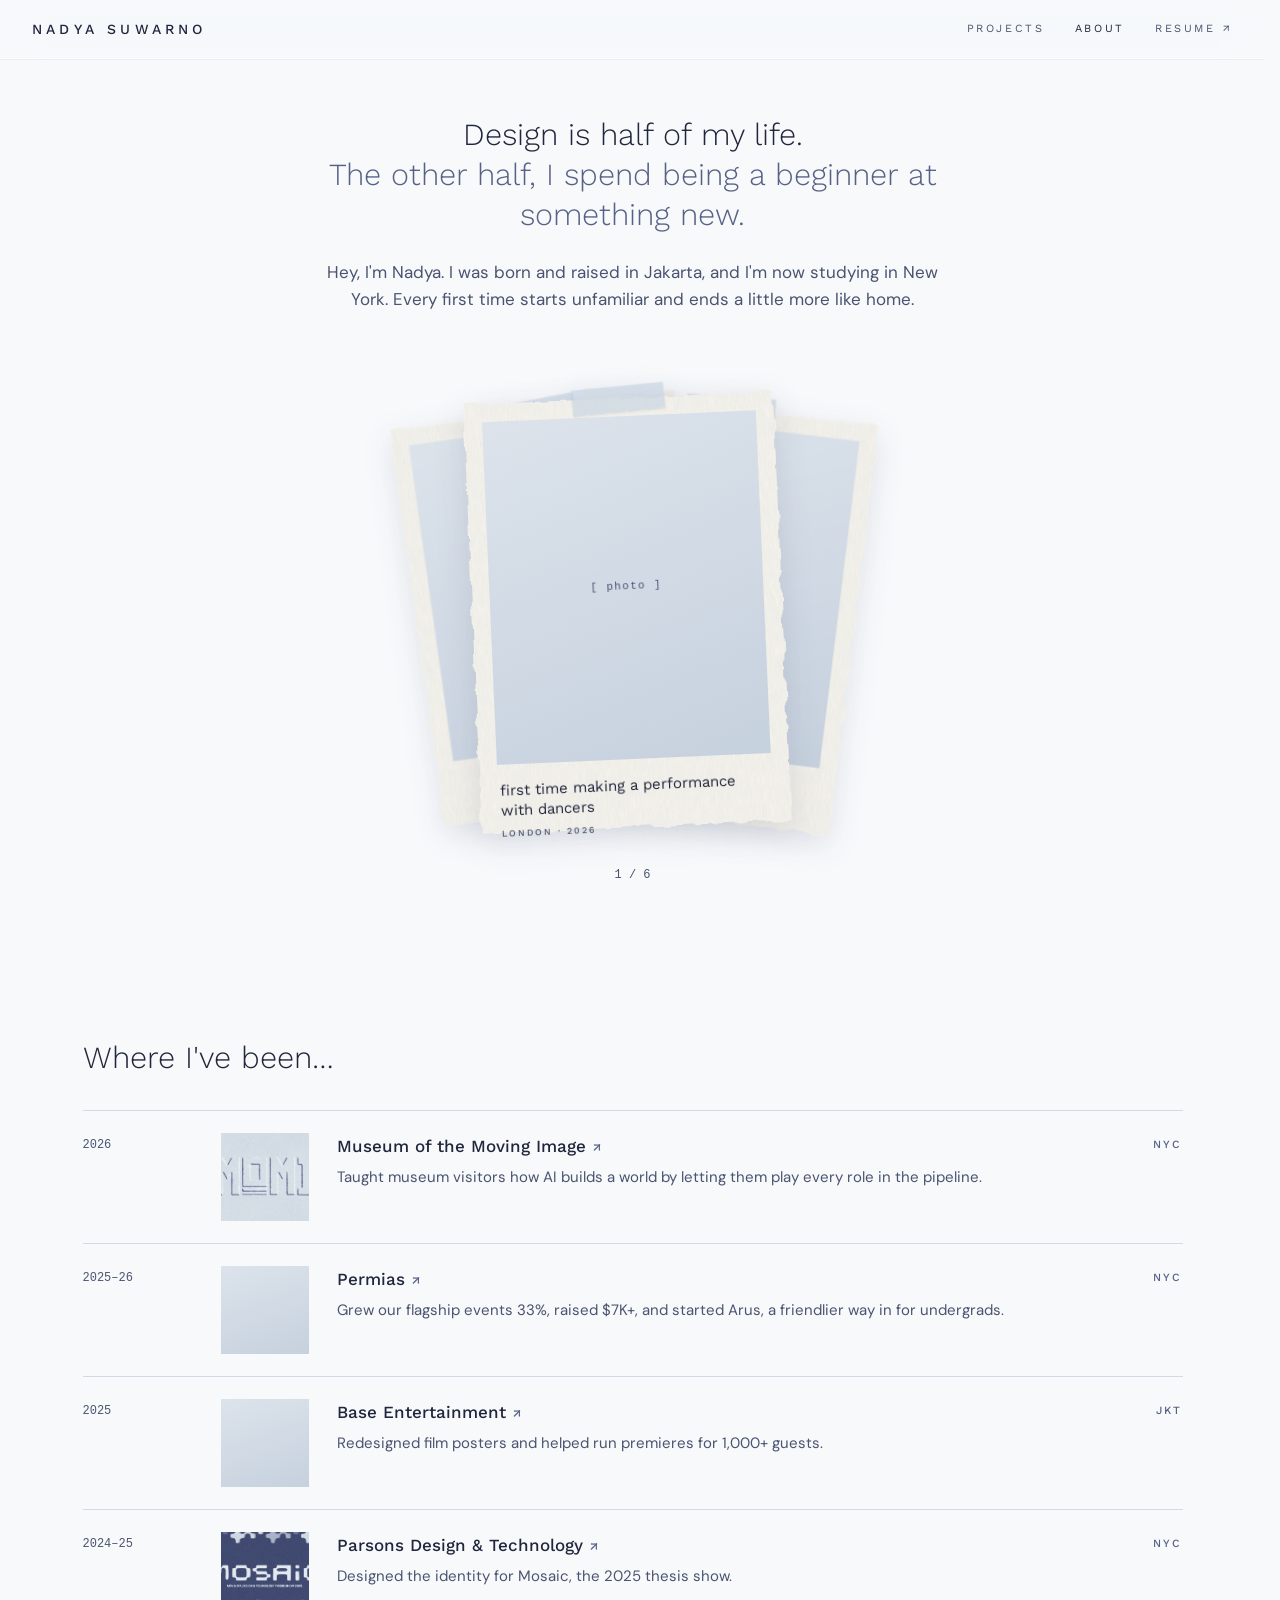
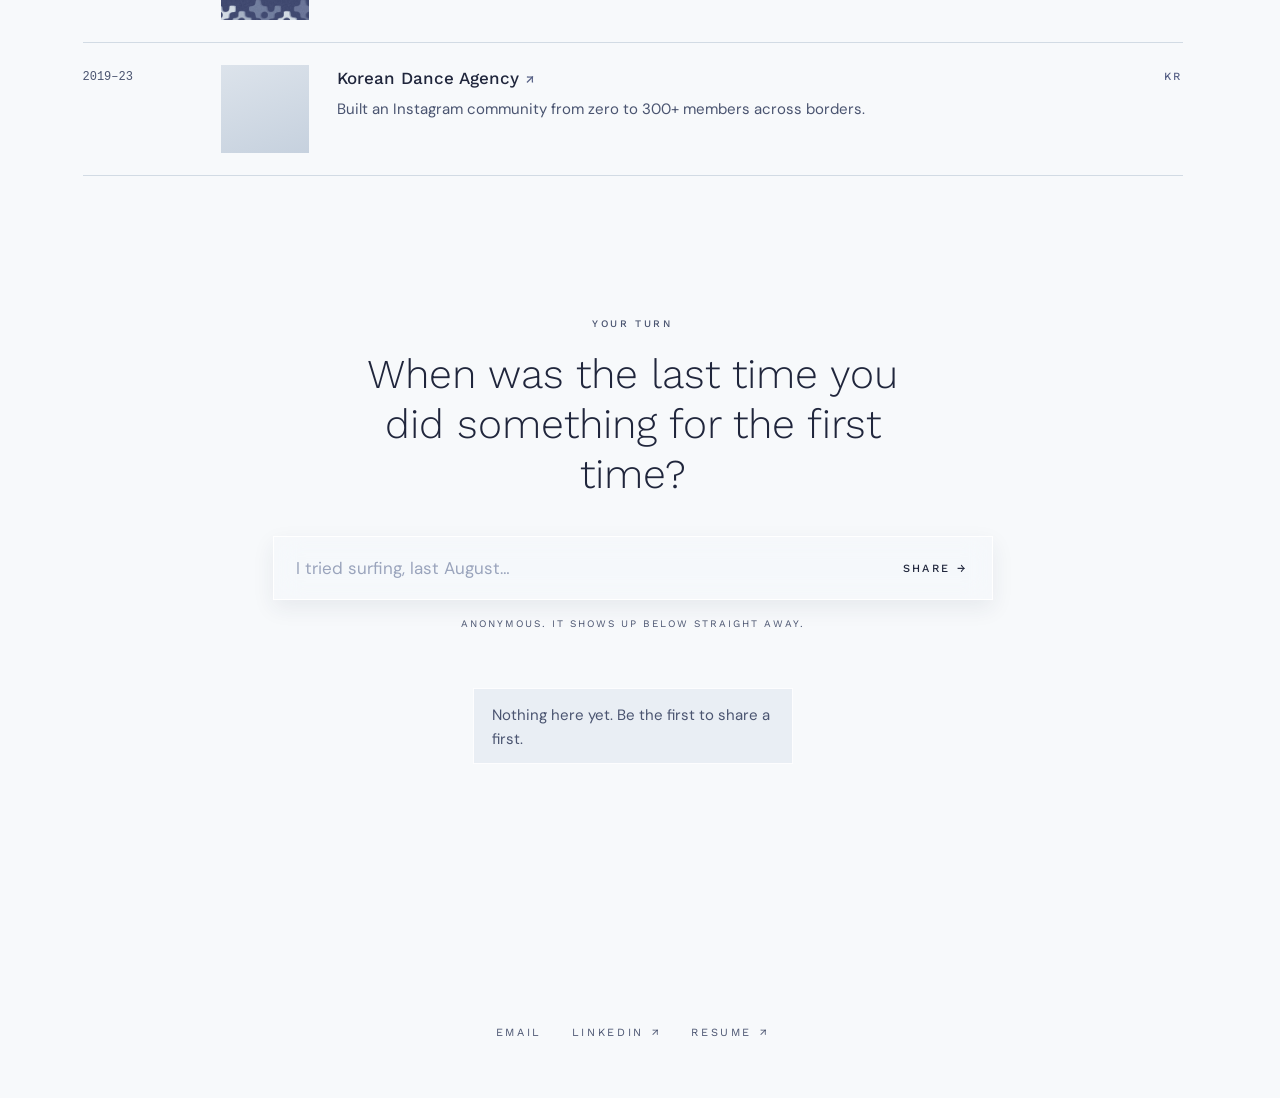
==== commit e953d5e0: "Keep arrows as plain text on iPhone instead of emoji Adds the text-style marker after ↗, ▶ and ✓ so " ====
--- a/about.html
+++ b/about.html
@@ -30,7 +30,7 @@
         </ul>
       </div>
       <a href="about.html" aria-current="page">About</a>
-      <a href="assets/resume.pdf" class="ext" target="_blank" rel="noopener">Resume ↗</a>
+      <a href="assets/resume.pdf" class="ext" target="_blank" rel="noopener">Resume ↗︎</a>
     </nav>
   </header>
 
@@ -88,31 +88,31 @@
         <li>
           <span class="ab-when">2026</span>
           <div class="ab-thumb"><img src="assets/images/covers/wm-focus.jpg" alt="" loading="lazy" /></div>
-          <div class="ab-what"><p class="ab-org"><a href="https://movingimage.org/announcing-momi-lab/" target="_blank" rel="noopener">Museum of the Moving Image<span class="ab-ext" aria-hidden="true">↗</span><span class="sr-only"> (opens in a new tab)</span></a></p><p>Taught museum visitors how AI builds a world by letting them play every role in the pipeline.</p></div>
+          <div class="ab-what"><p class="ab-org"><a href="https://movingimage.org/announcing-momi-lab/" target="_blank" rel="noopener">Museum of the Moving Image<span class="ab-ext" aria-hidden="true">↗︎</span><span class="sr-only"> (opens in a new tab)</span></a></p><p>Taught museum visitors how AI builds a world by letting them play every role in the pipeline.</p></div>
           <span class="ab-city">NYC</span>
         </li>
         <li>
           <span class="ab-when">2025–26</span>
           <div class="ab-thumb"><span aria-hidden="true"></span></div>
-          <div class="ab-what"><p class="ab-org"><a href="https://www.instagram.com/permiasnyc/" target="_blank" rel="noopener">Permias<span class="ab-ext" aria-hidden="true">↗</span><span class="sr-only"> (opens in a new tab)</span></a></p><p>Grew our flagship events 33%, raised $7K+, and started Arus, a friendlier way in for undergrads.</p></div>
+          <div class="ab-what"><p class="ab-org"><a href="https://www.instagram.com/permiasnyc/" target="_blank" rel="noopener">Permias<span class="ab-ext" aria-hidden="true">↗︎</span><span class="sr-only"> (opens in a new tab)</span></a></p><p>Grew our flagship events 33%, raised $7K+, and started Arus, a friendlier way in for undergrads.</p></div>
           <span class="ab-city">NYC</span>
         </li>
         <li>
           <span class="ab-when">2025</span>
           <div class="ab-thumb"><span aria-hidden="true"></span></div>
-          <div class="ab-what"><p class="ab-org"><a href="https://base-ent.com/" target="_blank" rel="noopener">Base Entertainment<span class="ab-ext" aria-hidden="true">↗</span><span class="sr-only"> (opens in a new tab)</span></a></p><p>Redesigned film posters and helped run premieres for 1,000+ guests.</p></div>
+          <div class="ab-what"><p class="ab-org"><a href="https://base-ent.com/" target="_blank" rel="noopener">Base Entertainment<span class="ab-ext" aria-hidden="true">↗︎</span><span class="sr-only"> (opens in a new tab)</span></a></p><p>Redesigned film posters and helped run premieres for 1,000+ guests.</p></div>
           <span class="ab-city">JKT</span>
         </li>
         <li>
           <span class="ab-when">2024–25</span>
           <div class="ab-thumb"><img src="assets/images/covers/mosaic-focus.jpg" alt="" loading="lazy" /></div>
-          <div class="ab-what"><p class="ab-org"><a href="https://parsons.edu/dt-2025/" target="_blank" rel="noopener">Parsons Design &amp; Technology<span class="ab-ext" aria-hidden="true">↗</span><span class="sr-only"> (opens in a new tab)</span></a></p><p>Designed the identity for Mosaic, the 2025 thesis show.</p></div>
+          <div class="ab-what"><p class="ab-org"><a href="https://parsons.edu/dt-2025/" target="_blank" rel="noopener">Parsons Design &amp; Technology<span class="ab-ext" aria-hidden="true">↗︎</span><span class="sr-only"> (opens in a new tab)</span></a></p><p>Designed the identity for Mosaic, the 2025 thesis show.</p></div>
           <span class="ab-city">NYC</span>
         </li>
         <li>
           <span class="ab-when">2019–23</span>
           <div class="ab-thumb"><span aria-hidden="true"></span></div>
-          <div class="ab-what"><p class="ab-org"><a href="https://www.instagram.com/kda.kr/" target="_blank" rel="noopener">Korean Dance Agency<span class="ab-ext" aria-hidden="true">↗</span><span class="sr-only"> (opens in a new tab)</span></a></p><p>Built an Instagram community from zero to 300+ members across borders.</p></div>
+          <div class="ab-what"><p class="ab-org"><a href="https://www.instagram.com/kda.kr/" target="_blank" rel="noopener">Korean Dance Agency<span class="ab-ext" aria-hidden="true">↗︎</span><span class="sr-only"> (opens in a new tab)</span></a></p><p>Built an Instagram community from zero to 300+ members across borders.</p></div>
           <span class="ab-city">KR</span>
         </li>
       </ul>
@@ -136,8 +136,8 @@
   <footer class="site-footer">
     <nav class="footer-nav">
       <a href="mailto:michellenadya168@gmail.com">Email</a>
-      <a href="https://www.linkedin.com/in/nadya-suwarno" class="ext" target="_blank" rel="noopener">LinkedIn ↗</a>
-      <a href="assets/resume.pdf" class="ext" target="_blank" rel="noopener">Resume ↗</a>
+      <a href="https://www.linkedin.com/in/nadya-suwarno" class="ext" target="_blank" rel="noopener">LinkedIn ↗︎</a>
+      <a href="assets/resume.pdf" class="ext" target="_blank" rel="noopener">Resume ↗︎</a>
     </nav>
   </footer>
 </body>
--- a/assets/styles.css
+++ b/assets/styles.css
@@ -1,5 +1,5 @@
 :root {
-  --bg: #F1F4F7;         /* light cool white */
+  --bg: #F7F9FB;         /* whiter cool white */
   --panel: #D2DBE4;      /* cards and frames (ice blue) */
   --ink: #20263C;        /* text (deep indigo) */
   --ink-soft: #4A5470;   /* metadata (soft indigo) */
@@ -787,7 +787,7 @@
   position: sticky; top: 0; z-index: 30; width: auto; height: auto;
   flex-direction: row; flex-wrap: nowrap; align-items: center; justify-content: space-between; gap: 24px;
   padding: 18px 32px; text-transform: none; letter-spacing: 0;
-  background: rgba(241, 244, 247, .52);
+  background: rgba(247, 249, 251, .6);
   -webkit-backdrop-filter: blur(20px) saturate(1.5);
   backdrop-filter: blur(20px) saturate(1.5);
   border-bottom: 1px solid rgba(255, 255, 255, .62);
@@ -862,7 +862,7 @@
 .ex-grid { display: grid; grid-template-columns: repeat(3, minmax(0, 1fr)); gap: 40px 24px; }
 .ex-img { position: relative; display: block; aspect-ratio: 1 / 1; overflow: hidden; background: #DDE5EE; background: linear-gradient(160deg, #E6ECF2, #CDD8E5); }
 a.ex-img { cursor: pointer; text-decoration: none; }
-a.ex-img::after { content: ""; position: absolute; inset: 0; background: rgba(241, 244, 247, .18); opacity: 1; transition: opacity .6s var(--ease); pointer-events: none; }
+a.ex-img::after { content: ""; position: absolute; inset: 0; background: rgba(247, 249, 251, .18); opacity: 1; transition: opacity .6s var(--ease); pointer-events: none; }
 .ex-img img { position: absolute; inset: 0; width: 100%; height: 100%; object-fit: cover; filter: saturate(.85) blur(1.5px); transform: scale(1.04); transition: filter .7s var(--ease), transform 1.1s var(--ease); }
 a.ex-img:hover::after, a.ex-img:focus-visible::after { opacity: 0; }
 a.ex-img:hover img, a.ex-img:focus-visible img { filter: none; transform: scale(1); }
@@ -870,7 +870,7 @@
 .ex-tags { transition: transform .5s var(--ease); }
 a.ex-img:focus-visible { outline: 2px solid var(--ink); outline-offset: 4px; }
 .ex-tags { position: absolute; z-index: 1; left: 16px; bottom: 16px; display: flex; flex-wrap: wrap; gap: 8px; }
-.ex-tags span { padding: 6px 10px; background: rgba(241, 244, 247, .78); -webkit-backdrop-filter: blur(8px); backdrop-filter: blur(8px); font-family: var(--serif); font-size: 10px; letter-spacing: .14em; text-transform: uppercase; color: var(--ink); }
+.ex-tags span { padding: 6px 10px; background: rgba(247, 249, 251, .78); -webkit-backdrop-filter: blur(8px); backdrop-filter: blur(8px); font-family: var(--serif); font-size: 10px; letter-spacing: .14em; text-transform: uppercase; color: var(--ink); }
 .ex-head { display: flex; justify-content: space-between; align-items: baseline; gap: 16px; margin: 16px 0 8px; }
 .ex-head h3 { margin: 0; font-family: var(--serif); font-size: 18px; font-weight: 400; color: var(--accent); }
 .ex-head span { font-family: var(--serif); font-size: 11px; letter-spacing: .14em; color: var(--ink-soft); }
@@ -1004,13 +1004,13 @@
 .home-page .showcase .cover .real { opacity: 1; transform: none; object-fit: cover; background: none; transition: transform 1.2s cubic-bezier(.22, .8, .24, 1); }
 .showcase .cover-vid { position: absolute; inset: 0; width: 100%; height: 100%; object-fit: cover; opacity: 0; transition: opacity .5s var(--ease); pointer-events: none; }
 .showcase .project.is-playing .cover-vid { opacity: 1; }
-.showcase .cover::after { content: ""; position: absolute; inset: 0; background: rgba(241, 244, 247, .36); opacity: 0; pointer-events: none; transition: opacity .5s var(--ease); }
+.showcase .cover::after { content: ""; position: absolute; inset: 0; background: rgba(247, 249, 251, .36); opacity: 0; pointer-events: none; transition: opacity .5s var(--ease); }
 .showcase.has-lead .project:not(.is-lead) .cover::after { opacity: 1; }
 .showcase .cover:focus-visible { box-shadow: none; outline: 2px solid var(--ink); outline-offset: 4px; }
 .showcase .is-soon .cover { cursor: default; }
 .showcase .c-flag {
   position: absolute; left: 16px; bottom: 16px; padding: 6px 10px;
-  background: rgba(241, 244, 247, .78); -webkit-backdrop-filter: blur(8px); backdrop-filter: blur(8px);
+  background: rgba(247, 249, 251, .78); -webkit-backdrop-filter: blur(8px); backdrop-filter: blur(8px);
   font-family: var(--serif); font-size: 10px; letter-spacing: .14em; text-transform: uppercase; color: var(--ink);
 }
 @media (hover: hover) and (pointer: fine) {
@@ -1141,7 +1141,7 @@
   .c2-hero { grid-template-columns: 1fr; gap: 36px; margin-bottom: 80px; }
   .c2-card { max-width: 640px; }
   .c2-body { grid-template-columns: minmax(0, 1fr); gap: 0; }
-  .c2-rail { top: 64px; z-index: 5; margin: 0 -32px 48px; padding: 12px 32px; background: rgba(241, 244, 247, .82); -webkit-backdrop-filter: blur(14px); backdrop-filter: blur(14px); border-bottom: 1px solid var(--panel); }
+  .c2-rail { top: 64px; z-index: 5; margin: 0 -32px 48px; padding: 12px 32px; background: rgba(247, 249, 251, .82); -webkit-backdrop-filter: blur(14px); backdrop-filter: blur(14px); border-bottom: 1px solid var(--panel); }
   .c2-rail-h, .c2-rail-foot, .c2-rail .c2-top { display: none; }
   .c2-rail ol { flex-direction: row; gap: 22px; overflow-x: auto; scrollbar-width: none; }
   .c2-rail ol::before, .c2-rail ol::after { display: none; }
@@ -1255,3 +1255,10 @@
 }
 @media (prefers-reduced-motion: reduce) {
   .washi, .ab-wall li.is-new, .ab-wall li.is-new::after, }
+
+/* Home intro on wide screens: headline left, Currently and Previously side by side on the right */
+@media (min-width: 1360px) {
+  .intro-text { display: grid; grid-template-columns: minmax(0, 1.1fr) minmax(0, 1fr); column-gap: 80px; align-items: end; }
+  .intro .hello, .intro .display { grid-column: 1; }
+  .intro .status-grid { grid-column: 2; grid-row: 1 / span 2; align-self: end; margin: 0 0 6px; max-width: none; grid-template-columns: 1fr 1fr; gap: 40px; }
+}
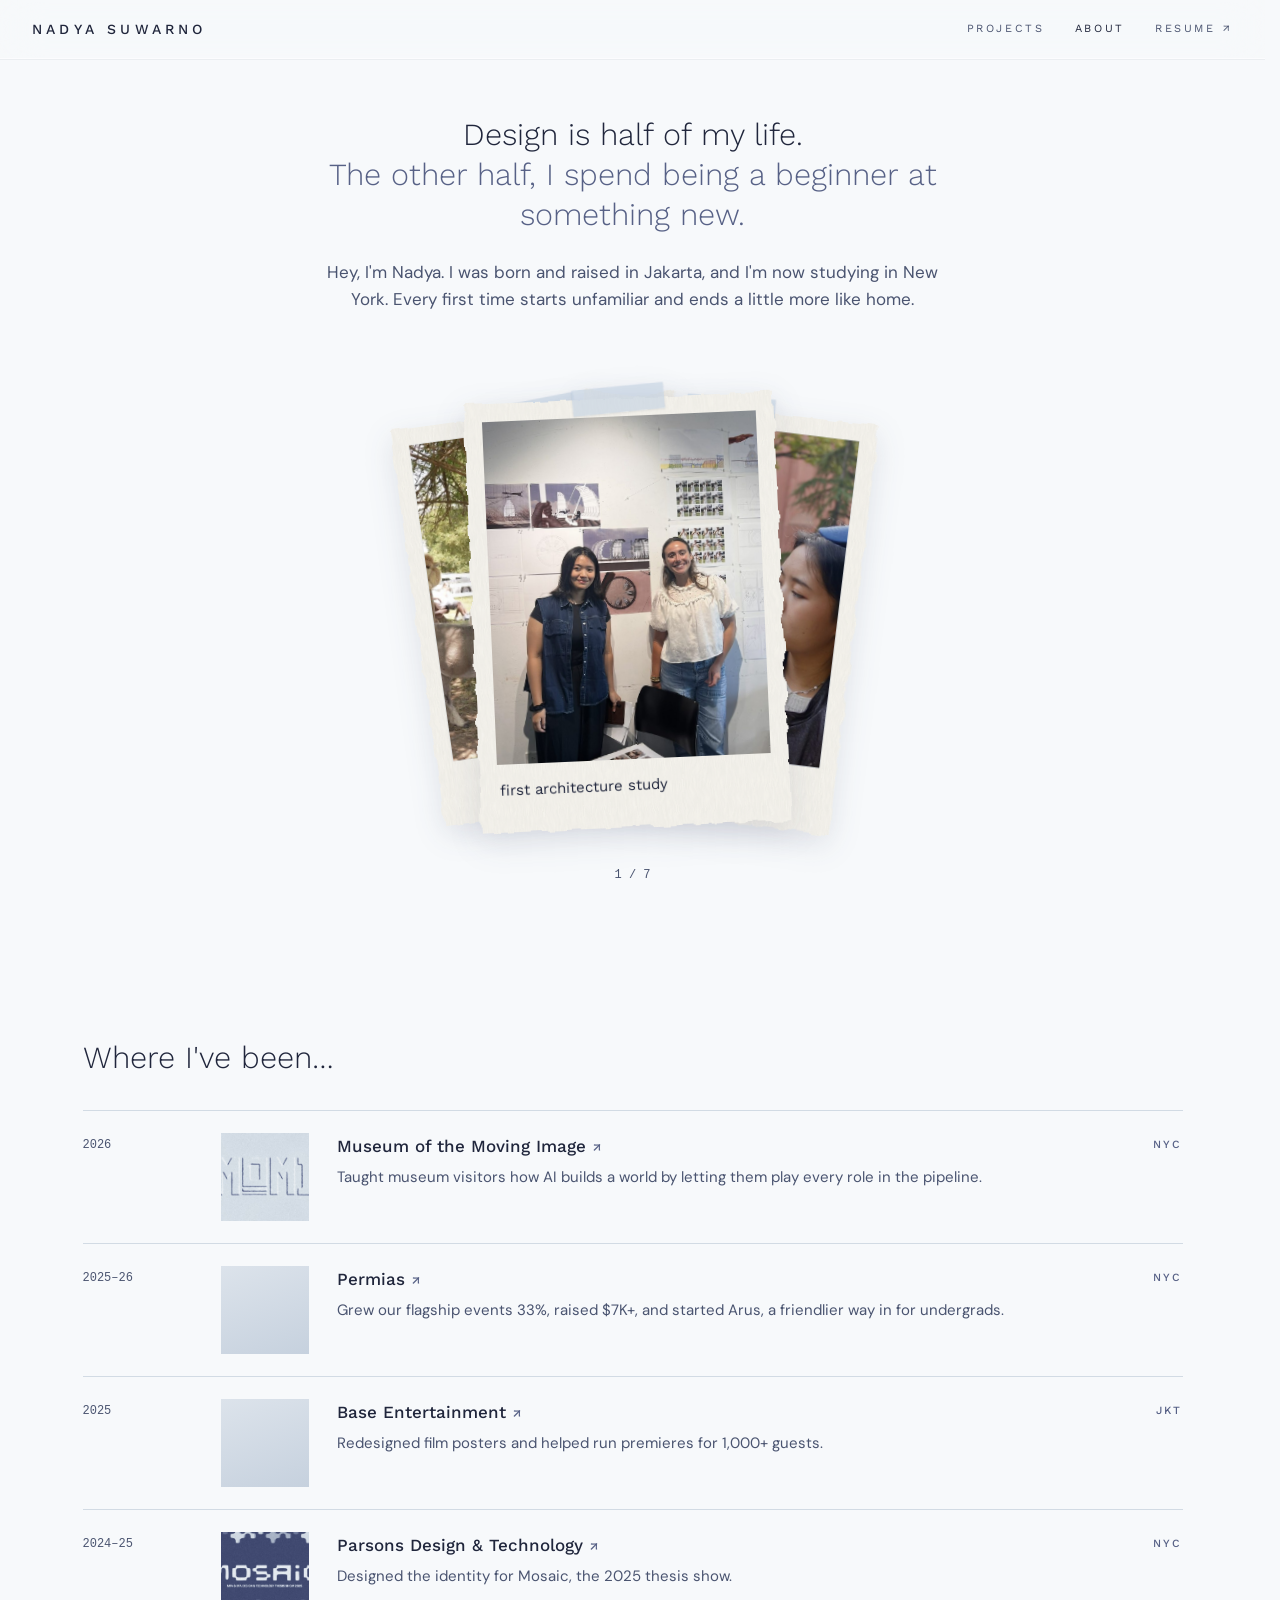
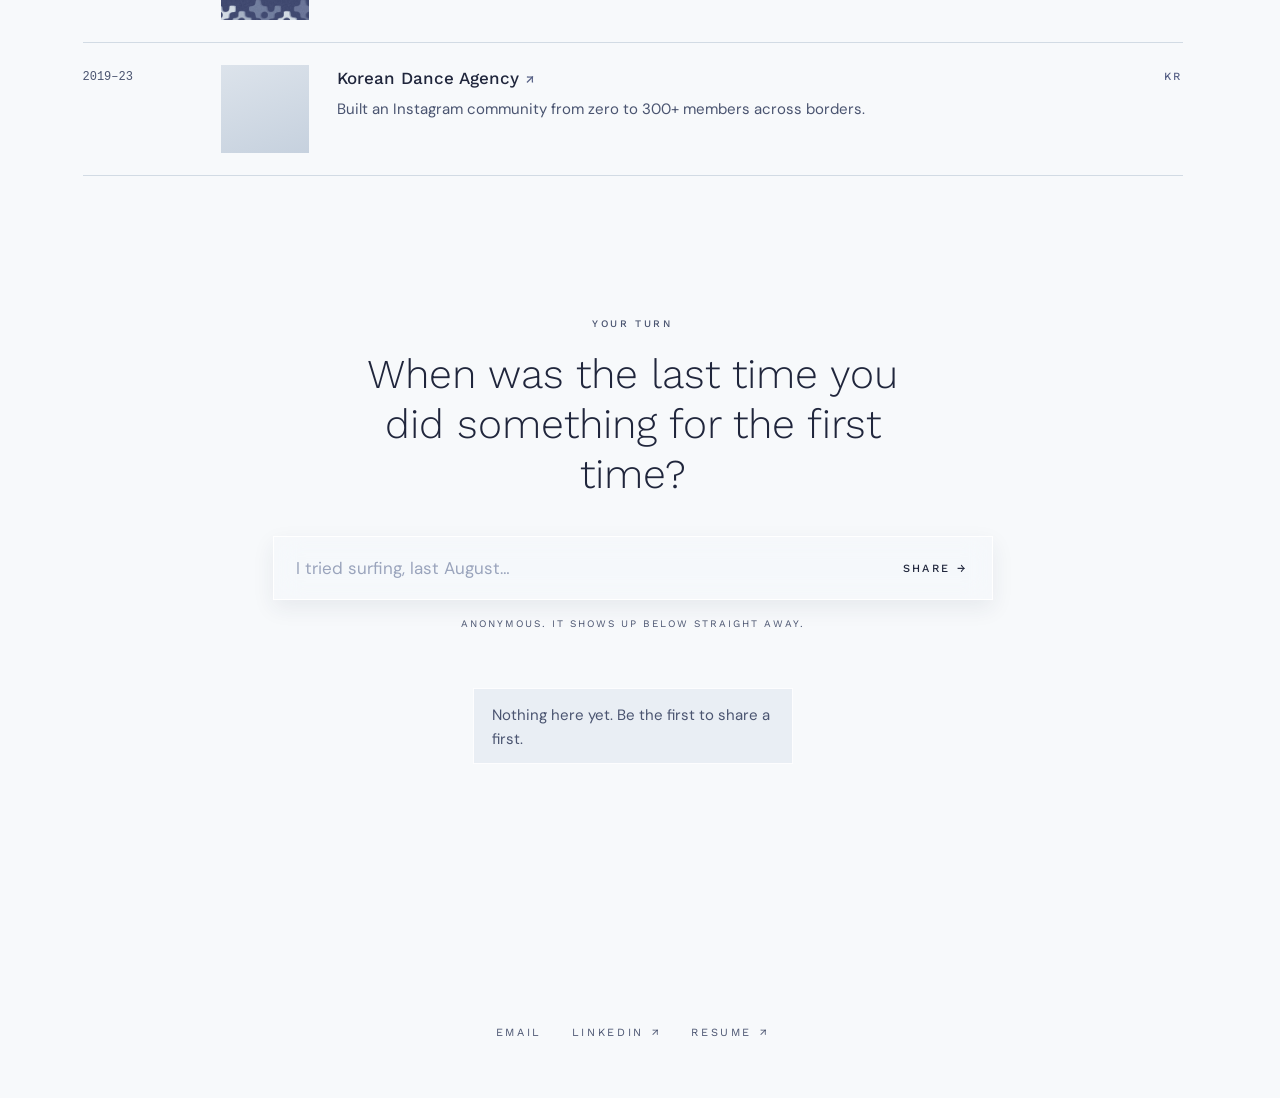
==== commit c10a22a6: "About: seven real firsts on the washi deck Photos resized to 1200px and saved without camera or loca" ====
--- a/about.html
+++ b/about.html
@@ -15,6 +15,7 @@
   <link rel="stylesheet" href="assets/styles.css" />
   <script src="assets/vt.js"></script>
   <script src="assets/nav.js" defer></script>
+  <script src="assets/supabase.js" defer></script>
   <script src="assets/firsts.js" defer></script>
 </head>
 <body>
@@ -47,38 +48,36 @@
     <section class="ab-firsts" aria-label="A few of my firsts">
       <ul class="washi-row" id="deck">
           <li class="washi" style="--tilt: -2.5deg;">
-            <div class="washi-photo" role="img" aria-label="Photo to come: first time making a performance with dancers"><span>[ photo ]</span></div>
-            <p class="washi-cap">first time making a performance with dancers</p>
-            <p class="washi-meta">London · 2026</p>
+            <div class="washi-photo"><img src="assets/images/about/architecture-study.jpg" alt="At an architecture pin-up, standing in front of my drawings" style="object-position: 50% 40%;" loading="eager" /></div>
+            <p class="washi-cap">first architecture study</p>
           </li>
           <li class="washi" style="--tilt: 1.8deg;">
-            <div class="washi-photo" role="img" aria-label="Photo to come: first time teaching strangers how AI builds a world"><span>[ photo ]</span></div>
-            <p class="washi-cap">first time teaching strangers how AI builds a world</p>
-            <p class="washi-meta">New York · 2026</p>
+            <div class="washi-photo"><img src="assets/images/about/film-collab.jpg" alt="Framing a shot on a camera with two collaborators in a park" style="object-position: 62% 45%;" loading="eager" /></div>
+            <p class="washi-cap">first film collab</p>
           </li>
           <li class="washi" style="--tilt: -1.2deg;">
-            <div class="washi-photo" role="img" aria-label="Photo to come: first premiere I helped run"><span>[ photo ]</span></div>
-            <p class="washi-cap">first premiere I helped run</p>
-            <p class="washi-meta">Jakarta · 2025</p>
+            <div class="washi-photo"><img src="assets/images/about/frienemy.jpg" alt="Standing between two alpacas under a tree" style="object-position: 45% 40%;" loading="eager" /></div>
+            <p class="washi-cap">first frienemy</p>
           </li>
           <li class="washi" style="--tilt: 2.4deg;">
-            <div class="washi-photo" role="img" aria-label="Photo to come: first time designing a whole show’s identity"><span>[ photo ]</span></div>
-            <p class="washi-cap">first time designing a whole show’s identity</p>
-            <p class="washi-meta">Parsons · 2025</p>
+            <div class="washi-photo"><img src="assets/images/about/mahjong-night.jpg" alt="Five friends around a mahjong table" style="object-position: 50% 55%;" loading="lazy" /></div>
+            <p class="washi-cap">first mahjong night</p>
           </li>
           <li class="washi" style="--tilt: -1.8deg;">
-            <div class="washi-photo" role="img" aria-label="Photo to come: first community I built from zero"><span>[ photo ]</span></div>
-            <p class="washi-cap">first community I built from zero</p>
-            <p class="washi-meta">Seoul, remotely · 2019</p>
+            <div class="washi-photo"><img src="assets/images/about/mit-future-fest.jpg" alt="A selfie with two friends at MIT Future Fest" style="object-position: 50% 45%;" loading="lazy" /></div>
+            <p class="washi-cap">first MIT Future Fest</p>
           </li>
           <li class="washi" style="--tilt: 1.2deg;">
-            <div class="washi-photo" role="img" aria-label="Photo to come: first time raising $7K for an event"><span>[ photo ]</span></div>
-            <p class="washi-cap">first time raising $7K for an event</p>
-            <p class="washi-meta">New York · 2025</p>
+            <div class="washi-photo"><img src="assets/images/about/ny-comfort-food.jpg" alt="Pointing to a street food cart at night in New York" style="object-position: 72% 50%;" loading="lazy" /></div>
+            <p class="washi-cap">first NY comfort food</p>
+          </li>
+          <li class="washi" style="--tilt: -2.0deg;">
+            <div class="washi-photo"><img src="assets/images/about/literal-crashout.jpg" alt="In a rafting helmet and life jacket, waving beside a truck that ran off the road" style="object-position: 68% 40%;" loading="lazy" /></div>
+            <p class="washi-cap">first literal crashout</p>
           </li>
       </ul>
       <div class="deck-bar">
-        <p class="deck-count" aria-live="polite"><span class="deck-i">1</span> / <span class="deck-n">6</span></p>
+        <p class="deck-count" aria-live="polite"><span class="deck-i">1</span> / <span class="deck-n">7</span></p>
       </div>
     </section>
 
--- a/assets/styles.css
+++ b/assets/styles.css
@@ -1262,3 +1262,68 @@
   .intro .hello, .intro .display { grid-column: 1; }
   .intro .status-grid { grid-column: 2; grid-row: 1 / span 2; align-self: end; margin: 0 0 6px; max-width: none; grid-template-columns: 1fr 1fr; gap: 40px; }
 }
+
+/* Explorations: the video loops in its card while you hover */
+.ex-img.has-video::after { content: ""; position: absolute; inset: 0; background: rgba(247, 249, 251, .18); transition: opacity .6s var(--ease); pointer-events: none; }
+.ex-img .ex-vid { position: absolute; inset: 0; width: 100%; height: 100%; object-fit: cover; opacity: 0; transition: opacity .5s var(--ease); }
+.ex-img.is-playing .ex-vid { opacity: 1; }
+.ex-img.has-video:hover::after, .ex-img.is-playing::after { opacity: 0; }
+.ex-img.has-video:hover img, .ex-img.is-playing img { filter: none; transform: scale(1); }
+.ex-img.has-video:hover .ex-tags { transform: translateY(-4px); }
+
+/* Writings: an essay as a single post that unfolds in place */
+.post { position: relative; max-width: none; margin: 8px 0 0; padding-bottom: 28px; border-bottom: 1px solid var(--panel); }
+.post > .post-title, .post > .post-sub, .post > .post-body, .post > .post-comments { max-width: 1240px; }
+@media (min-width: 900px) {
+  /* Read more sits at the top right, level with the title */
+  .post-toggle { position: absolute; top: 74px; right: 0; margin-top: 0; }
+  .post > .post-title, .post > .post-sub, .post > .post-body { margin-right: 200px; }
+}
+.post-by { display: flex; align-items: center; gap: 12px; margin: 0 0 22px; font-family: var(--body); font-size: 15px; }
+.post-by img { width: 40px; height: 40px; border-radius: 50%; border: 1px solid var(--panel); object-fit: cover; }
+.post-name { font-weight: 500; color: var(--ink); }
+.post-meta { color: var(--ink-soft); }
+.post-meta::before { content: "·"; margin-right: 10px; }
+.post-title { margin: 0; font-family: var(--serif); font-size: clamp(28px, 2.6vw, 36px); font-weight: 400; line-height: 1.2; letter-spacing: -.005em; color: var(--ink); }
+.post-sub { margin: 10px 0 22px; font-family: var(--body); font-size: 18px; line-height: 1.45; color: var(--accent); }
+.post-body { position: relative; overflow: hidden; transition: max-height .7s cubic-bezier(.22, .8, .24, 1); }
+.post-body p { margin: 0 0 18px; font-family: var(--body); font-size: 17px; line-height: 1.75; color: var(--ink); }
+.post-body.is-collapsed { -webkit-mask-image: linear-gradient(#000 55%, transparent); mask-image: linear-gradient(#000 55%, transparent); }
+.post-toggle { margin-top: 6px; padding: 8px 0; border: 0; background: none; cursor: pointer; font-family: var(--serif); font-size: 11px; font-weight: 500; letter-spacing: .24em; text-transform: uppercase; color: var(--ink); }
+.post-toggle:hover { color: var(--accent); }
+.post-toggle:focus-visible { outline: 2px solid var(--ink); outline-offset: 4px; }
+@media (prefers-reduced-motion: reduce) { .post-body { transition: none; } }
+.ex-img.has-image::after { content: ""; position: absolute; inset: 0; background: rgba(247, 249, 251, .18); transition: opacity .6s var(--ease); pointer-events: none; }
+.ex-img.has-image:hover::after { opacity: 0; }
+.ex-img.has-image:hover img { filter: none; transform: scale(1); }
+.ex-img.has-image:hover .ex-tags { transform: translateY(-4px); }
+a.ex-img.has-video { cursor: pointer; }
+
+/* Writings: likes and comments */
+.post-actions { display: flex; gap: 22px; margin-top: 18px; }
+.post-like, .post-comment-btn { display: inline-flex; align-items: center; gap: 8px; padding: 6px 0; border: 0; background: none; cursor: pointer; font-family: var(--body); font-size: 15px; color: var(--ink-soft); transition: color .3s var(--ease); }
+.post-like svg, .post-comment-btn svg { width: 20px; height: 20px; fill: none; stroke: currentColor; stroke-width: 1.4; stroke-linejoin: round; transition: transform .35s var(--ease), fill .3s var(--ease); }
+.post-like:hover, .post-comment-btn:hover, .post-comment-btn[aria-expanded="true"] { color: var(--ink); }
+.post-like.is-liked { color: var(--ink); }
+.post-like.is-liked svg { fill: var(--ink); }
+.post-like.is-pop svg { transform: scale(1.25); }
+.post-like:focus-visible, .post-comment-btn:focus-visible { outline: 2px solid var(--ink); outline-offset: 4px; }
+.post-comments { margin-top: 18px; }
+.post-form { display: grid; gap: 10px; padding: 16px; background: rgba(247, 249, 251, .7); -webkit-backdrop-filter: blur(14px); backdrop-filter: blur(14px); border: 1px solid rgba(255, 255, 255, .95); box-shadow: 0 8px 22px rgba(40, 50, 80, .06); }
+.post-form input[name="name"], .post-form textarea { width: 100%; padding: 10px 12px; border: 1px solid var(--panel); background: rgba(255, 255, 255, .7); font-family: var(--body); font-size: 15px; line-height: 1.5; color: var(--ink); resize: vertical; }
+.post-form input[name="name"]:focus, .post-form textarea:focus { outline: none; border-color: var(--rule); background: #fff; }
+.post-form ::placeholder { color: #9AA4BC; }
+.post-form-row { display: flex; align-items: center; justify-content: space-between; gap: 16px; }
+.post-form button[type="submit"] { padding: 10px 18px; border: 1px solid rgba(255, 255, 255, .95); cursor: pointer; background: rgba(210, 219, 228, .55); font-family: var(--serif); font-size: 10px; font-weight: 500; letter-spacing: .22em; text-transform: uppercase; color: var(--ink); }
+.post-form button[type="submit"]:hover { background: rgba(210, 219, 228, .85); }
+.post-form button[disabled] { opacity: .5; cursor: default; }
+.post-note { margin: 0; font-family: var(--serif); font-size: 10px; letter-spacing: .18em; text-transform: uppercase; color: var(--ink-soft); }
+.post-note.is-warn { color: #8A4B4B; }
+.post-list { margin: 18px 0 0; padding: 0; list-style: none; }
+.post-list li { padding: 14px 0; border-top: 1px solid var(--panel); }
+.post-list li.is-new { animation: note-in 1s cubic-bezier(.22, .8, .24, 1) both; }
+.post-c-head { display: flex; gap: 12px; align-items: baseline; margin: 0 0 4px; }
+.post-c-name { font-family: var(--serif); font-size: 14px; font-weight: 500; color: var(--ink); }
+.post-c-head time { font-family: var(--body); font-size: 13px; color: var(--ink-soft); }
+.post-c-text { margin: 0; font-family: var(--body); font-size: 15px; line-height: 1.6; color: var(--ink); white-space: pre-line; overflow-wrap: anywhere; }
+.post-empty { font-family: var(--body); font-size: 15px; color: var(--ink-soft); }
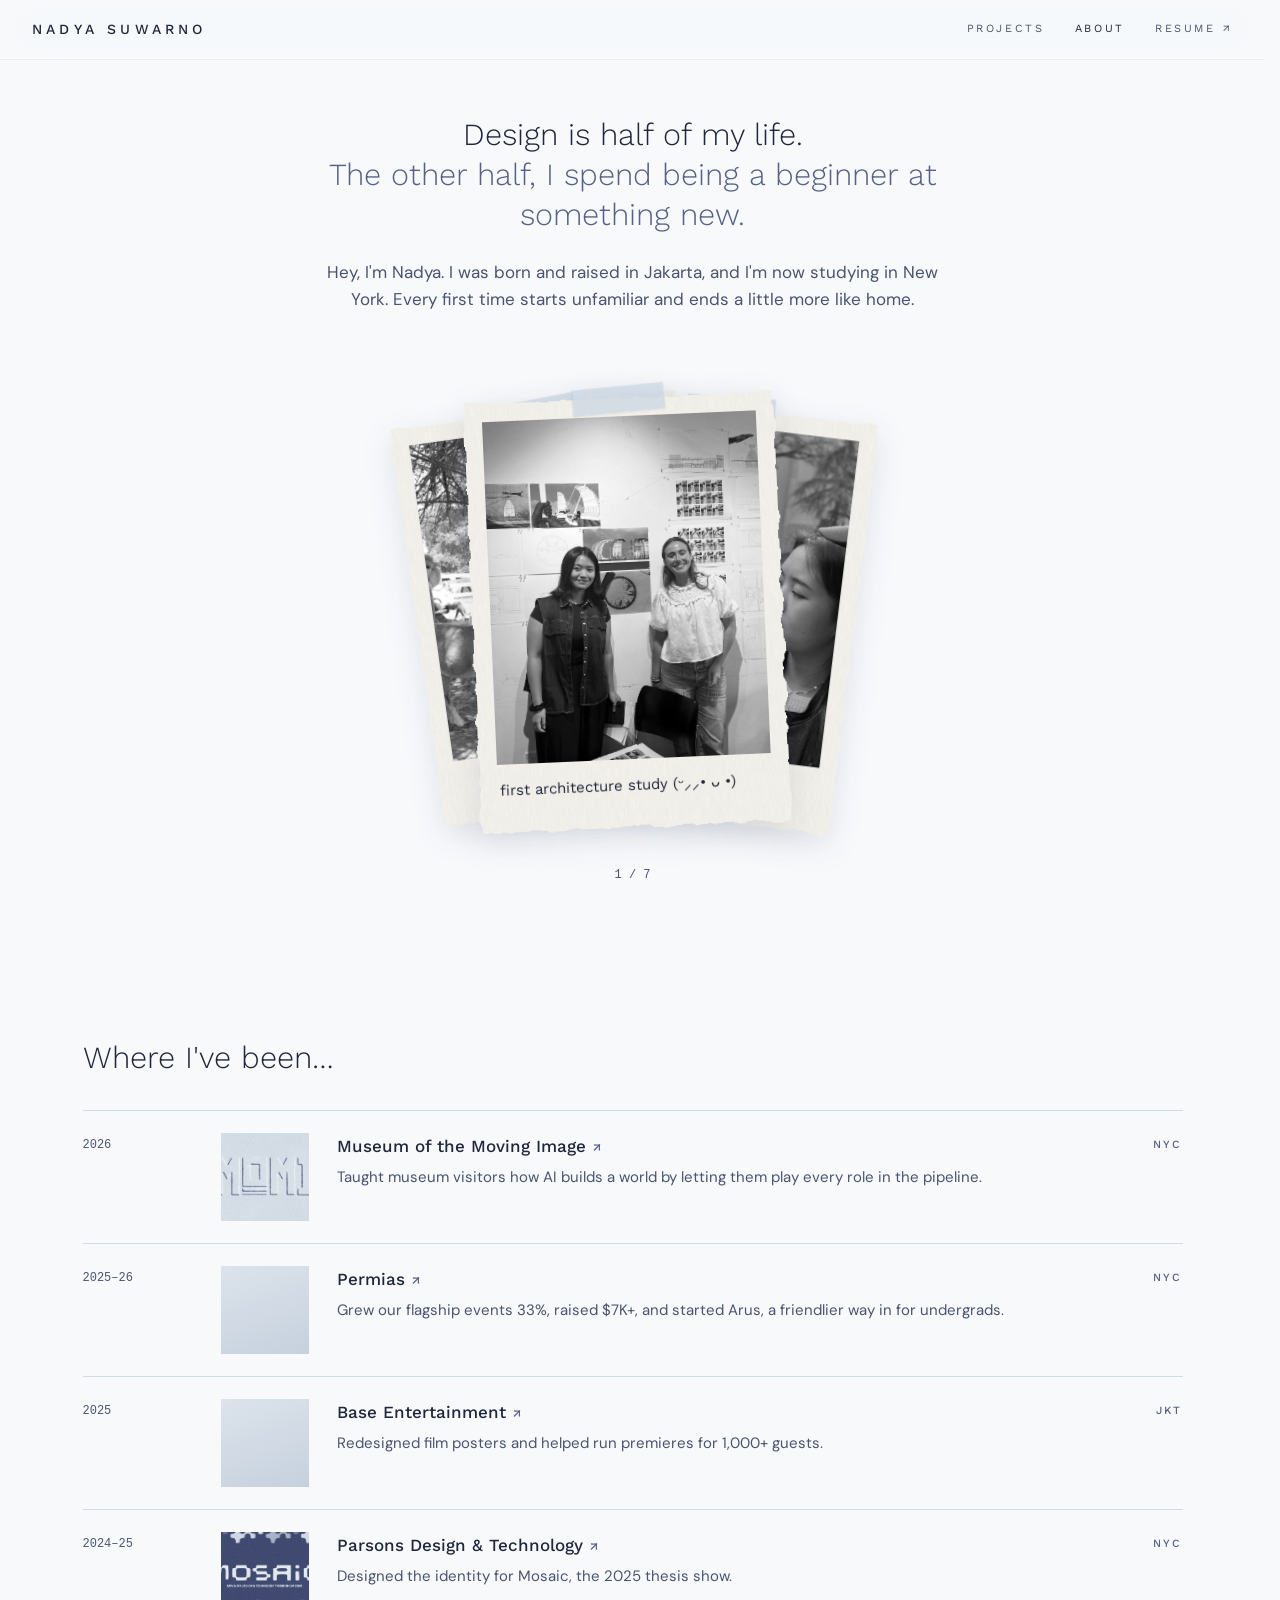
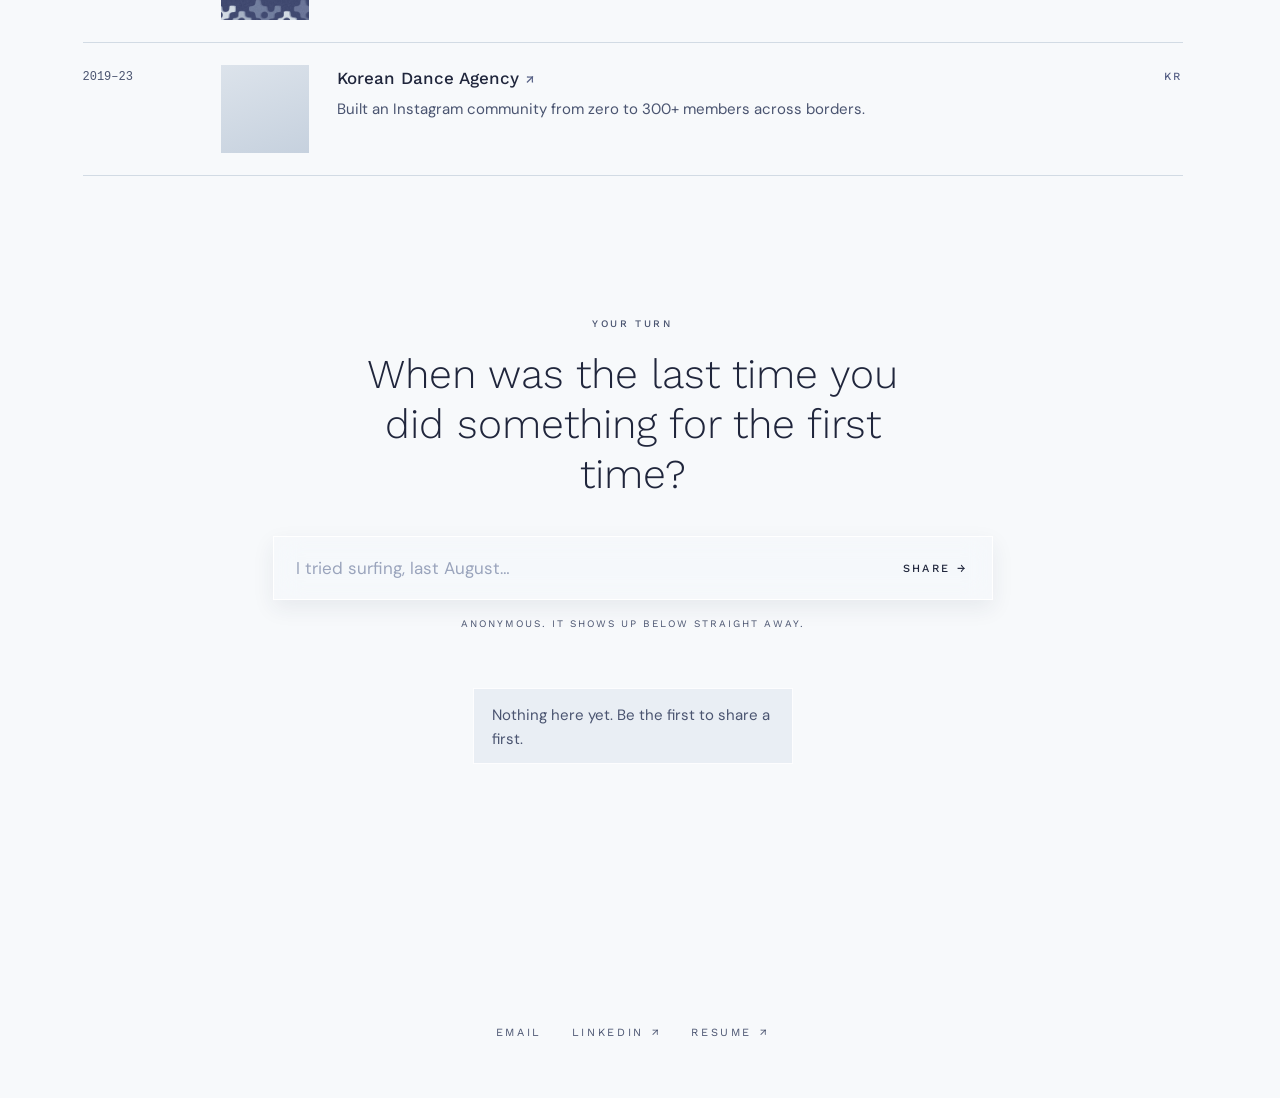
==== commit 3d7bcbc0: "About deck: captions with their faces Co-Authored-By: Claude Opus 5.5 <noreply@anthropic.com>" ====
--- a/about.html
+++ b/about.html
@@ -49,31 +49,31 @@
       <ul class="washi-row" id="deck">
           <li class="washi" style="--tilt: -2.5deg;">
             <div class="washi-photo"><img src="assets/images/about/architecture-study.jpg" alt="At an architecture pin-up, standing in front of my drawings" style="object-position: 50% 40%;" loading="eager" /></div>
-            <p class="washi-cap">first architecture study</p>
+            <p class="washi-cap">first architecture study (ᵕ⸝⸝• ᴗ •)</p>
           </li>
           <li class="washi" style="--tilt: 1.8deg;">
             <div class="washi-photo"><img src="assets/images/about/film-collab.jpg" alt="Framing a shot on a camera with two collaborators in a park" style="object-position: 62% 45%;" loading="eager" /></div>
-            <p class="washi-cap">first film collab</p>
+            <p class="washi-cap">first film collab (˶ᵔ ᵕ ᵔ˶)</p>
           </li>
           <li class="washi" style="--tilt: -1.2deg;">
             <div class="washi-photo"><img src="assets/images/about/frienemy.jpg" alt="Standing between two alpacas under a tree" style="object-position: 45% 40%;" loading="eager" /></div>
-            <p class="washi-cap">first frienemy</p>
+            <p class="washi-cap">first frienemy (¬_¬&quot;)</p>
           </li>
           <li class="washi" style="--tilt: 2.4deg;">
             <div class="washi-photo"><img src="assets/images/about/mahjong-night.jpg" alt="Five friends around a mahjong table" style="object-position: 50% 55%;" loading="lazy" /></div>
-            <p class="washi-cap">first mahjong night</p>
+            <p class="washi-cap">first mahjong night (｡· ⩊ ·｡)</p>
           </li>
           <li class="washi" style="--tilt: -1.8deg;">
             <div class="washi-photo"><img src="assets/images/about/mit-future-fest.jpg" alt="A selfie with two friends at MIT Future Fest" style="object-position: 50% 45%;" loading="lazy" /></div>
-            <p class="washi-cap">first MIT Future Fest</p>
+            <p class="washi-cap">first MIT Future Fest (๑ > ᴗ < ๑)</p>
           </li>
           <li class="washi" style="--tilt: 1.2deg;">
             <div class="washi-photo"><img src="assets/images/about/ny-comfort-food.jpg" alt="Pointing to a street food cart at night in New York" style="object-position: 72% 50%;" loading="lazy" /></div>
-            <p class="washi-cap">first NY comfort food</p>
+            <p class="washi-cap">first NY comfort food (๑ᵔ⤙ᵔ๑)</p>
           </li>
           <li class="washi" style="--tilt: -2.0deg;">
             <div class="washi-photo"><img src="assets/images/about/literal-crashout.jpg" alt="In a rafting helmet and life jacket, waving beside a truck that ran off the road" style="object-position: 68% 40%;" loading="lazy" /></div>
-            <p class="washi-cap">first literal crashout</p>
+            <p class="washi-cap">first literal crashout ( ◡̀  ̫ ◡́) ✧</p>
           </li>
       </ul>
       <div class="deck-bar">
--- a/assets/styles.css
+++ b/assets/styles.css
@@ -1327,3 +1327,10 @@
 .post-c-head time { font-family: var(--body); font-size: 13px; color: var(--ink-soft); }
 .post-c-text { margin: 0; font-family: var(--body); font-size: 15px; line-height: 1.6; color: var(--ink); white-space: pre-line; overflow-wrap: anywhere; }
 .post-empty { font-family: var(--body); font-size: 15px; color: var(--ink-soft); }
+
+/* About deck: photos rest in black and white; the card you hover comes into colour */
+.washi-photo img { filter: grayscale(1) contrast(1.04); transition: filter .7s var(--ease); }
+.washi-row:hover .washi[data-pos="0"] .washi-photo img,
+.washi-row:focus-visible .washi[data-pos="0"] .washi-photo img { filter: none; }
+@media (hover: none) { .washi[data-pos="0"] .washi-photo img { filter: none; } }   /* phones have no hover: the top card shows its colour */
+@media (prefers-reduced-motion: reduce) { .washi-photo img { transition: none; } }
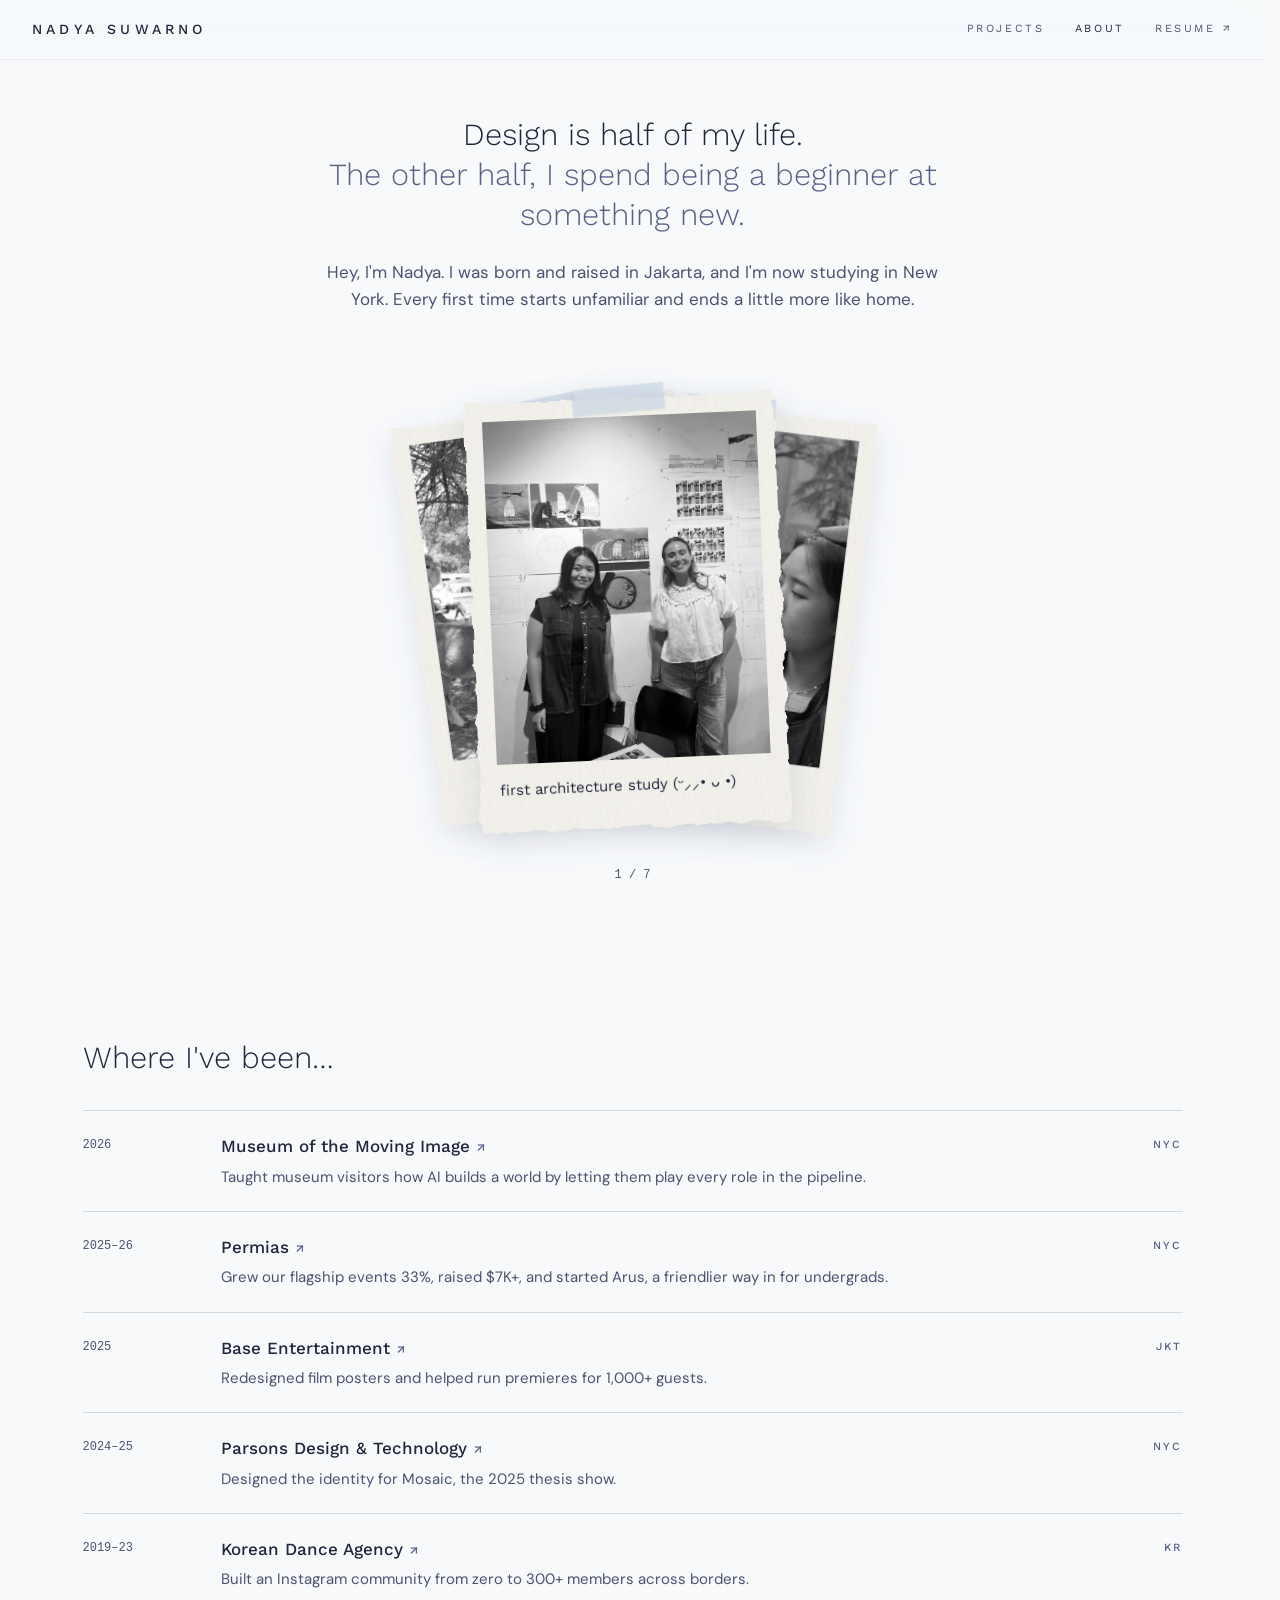
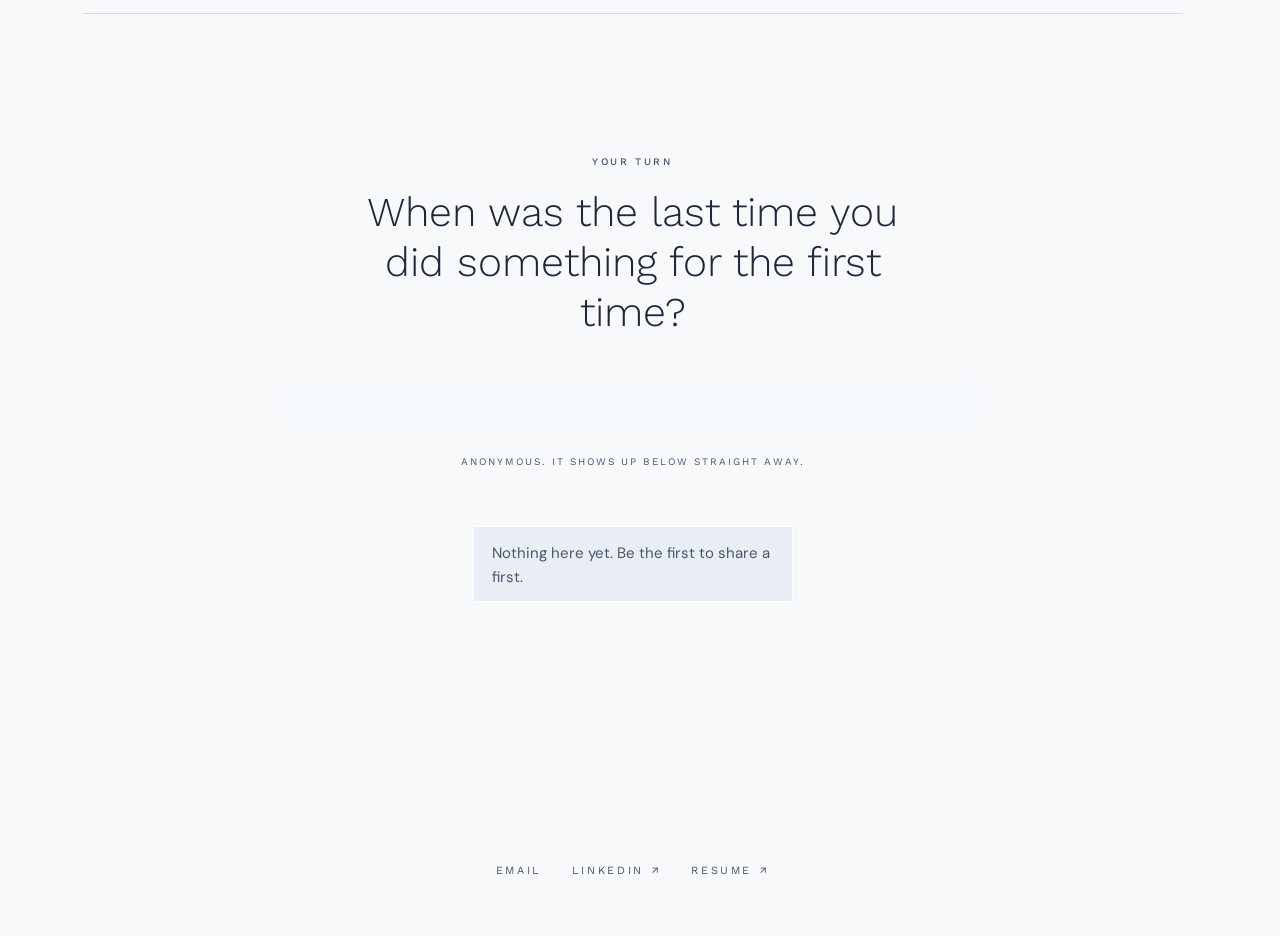
==== commit 5920d025: "Lock World Models for now; drop the images from Where I've been The World Models card shows Coming s" ====
--- a/about.html
+++ b/about.html
@@ -26,8 +26,7 @@
         <a href="home.html#work">Projects</a>
         <ul class="nav-submenu">
           <li><a href="projects/bibble.html">01 — Bibble</a></li>
-          <li><a href="projects/world-models.html">02 — World Models</a></li>
-          <li><a href="projects/mosaic.html">03 — Mosaic</a></li>
+          <li><a href="projects/mosaic.html">02 — Mosaic</a></li>
         </ul>
       </div>
       <a href="about.html" aria-current="page">About</a>
@@ -65,7 +64,7 @@
           </li>
           <li class="washi" style="--tilt: -1.8deg;">
             <div class="washi-photo"><img src="assets/images/about/mit-future-fest.jpg" alt="A selfie with two friends at MIT Future Fest" style="object-position: 50% 45%;" loading="lazy" /></div>
-            <p class="washi-cap">first MIT Future Fest (๑ > ᴗ < ๑)</p>
+            <p class="washi-cap">first MIT Future Fest (๑ &gt; ᴗ &lt; ๑)</p>
           </li>
           <li class="washi" style="--tilt: 1.2deg;">
             <div class="washi-photo"><img src="assets/images/about/ny-comfort-food.jpg" alt="Pointing to a street food cart at night in New York" style="object-position: 72% 50%;" loading="lazy" /></div>
@@ -86,31 +85,26 @@
       <ul class="ab-places">
         <li>
           <span class="ab-when">2026</span>
-          <div class="ab-thumb"><img src="assets/images/covers/wm-focus.jpg" alt="" loading="lazy" /></div>
           <div class="ab-what"><p class="ab-org"><a href="https://movingimage.org/announcing-momi-lab/" target="_blank" rel="noopener">Museum of the Moving Image<span class="ab-ext" aria-hidden="true">↗︎</span><span class="sr-only"> (opens in a new tab)</span></a></p><p>Taught museum visitors how AI builds a world by letting them play every role in the pipeline.</p></div>
           <span class="ab-city">NYC</span>
         </li>
         <li>
           <span class="ab-when">2025–26</span>
-          <div class="ab-thumb"><span aria-hidden="true"></span></div>
           <div class="ab-what"><p class="ab-org"><a href="https://www.instagram.com/permiasnyc/" target="_blank" rel="noopener">Permias<span class="ab-ext" aria-hidden="true">↗︎</span><span class="sr-only"> (opens in a new tab)</span></a></p><p>Grew our flagship events 33%, raised $7K+, and started Arus, a friendlier way in for undergrads.</p></div>
           <span class="ab-city">NYC</span>
         </li>
         <li>
           <span class="ab-when">2025</span>
-          <div class="ab-thumb"><span aria-hidden="true"></span></div>
           <div class="ab-what"><p class="ab-org"><a href="https://base-ent.com/" target="_blank" rel="noopener">Base Entertainment<span class="ab-ext" aria-hidden="true">↗︎</span><span class="sr-only"> (opens in a new tab)</span></a></p><p>Redesigned film posters and helped run premieres for 1,000+ guests.</p></div>
           <span class="ab-city">JKT</span>
         </li>
         <li>
           <span class="ab-when">2024–25</span>
-          <div class="ab-thumb"><img src="assets/images/covers/mosaic-focus.jpg" alt="" loading="lazy" /></div>
           <div class="ab-what"><p class="ab-org"><a href="https://parsons.edu/dt-2025/" target="_blank" rel="noopener">Parsons Design &amp; Technology<span class="ab-ext" aria-hidden="true">↗︎</span><span class="sr-only"> (opens in a new tab)</span></a></p><p>Designed the identity for Mosaic, the 2025 thesis show.</p></div>
           <span class="ab-city">NYC</span>
         </li>
         <li>
           <span class="ab-when">2019–23</span>
-          <div class="ab-thumb"><span aria-hidden="true"></span></div>
           <div class="ab-what"><p class="ab-org"><a href="https://www.instagram.com/kda.kr/" target="_blank" rel="noopener">Korean Dance Agency<span class="ab-ext" aria-hidden="true">↗︎</span><span class="sr-only"> (opens in a new tab)</span></a></p><p>Built an Instagram community from zero to 300+ members across borders.</p></div>
           <span class="ab-city">KR</span>
         </li>
--- a/assets/styles.css
+++ b/assets/styles.css
@@ -1202,7 +1202,7 @@
 .ab-been { max-width: 1100px; margin: 0 auto 140px; }
 .ab-been-h { margin: 0 0 28px; font-family: var(--serif); font-size: clamp(22px, 2.4vw, 34px); font-weight: 300; color: var(--ink); }
 .ab-places { margin: 0; padding: 0; list-style: none; }
-.ab-places li { display: grid; grid-template-columns: 110px 88px minmax(0, 1fr) 60px; gap: 28px; align-items: start; padding: 22px 0; border-top: 1px solid var(--panel); }
+.ab-places li { display: grid; grid-template-columns: 110px minmax(0, 1fr) 60px; gap: 28px; align-items: start; padding: 22px 0; border-top: 1px solid var(--panel); }
 .ab-places li:last-child { border-bottom: 1px solid var(--panel); }
 .ab-when { font-family: var(--mono); font-size: 12px; color: var(--ink-soft); padding-top: 3px; }
 .ab-thumb { width: 88px; aspect-ratio: 1 / 1; overflow: hidden; background: linear-gradient(160deg, #DCE3EB, #C6D1DE); }
@@ -1243,9 +1243,8 @@
 
 
 @media (max-width: 900px) {
-    .ab-places li { grid-template-columns: 64px minmax(0, 1fr) 40px; gap: 18px; }
+    .ab-places li { grid-template-columns: minmax(0, 1fr) 40px; gap: 6px 18px; }
   .ab-places .ab-when { grid-column: 1 / -1; }
-  .ab-thumb { width: 64px; }
 }
 @media (max-width: 560px) {
   .about2 { width: calc(100vw - 40px); padding-top: 40px; }
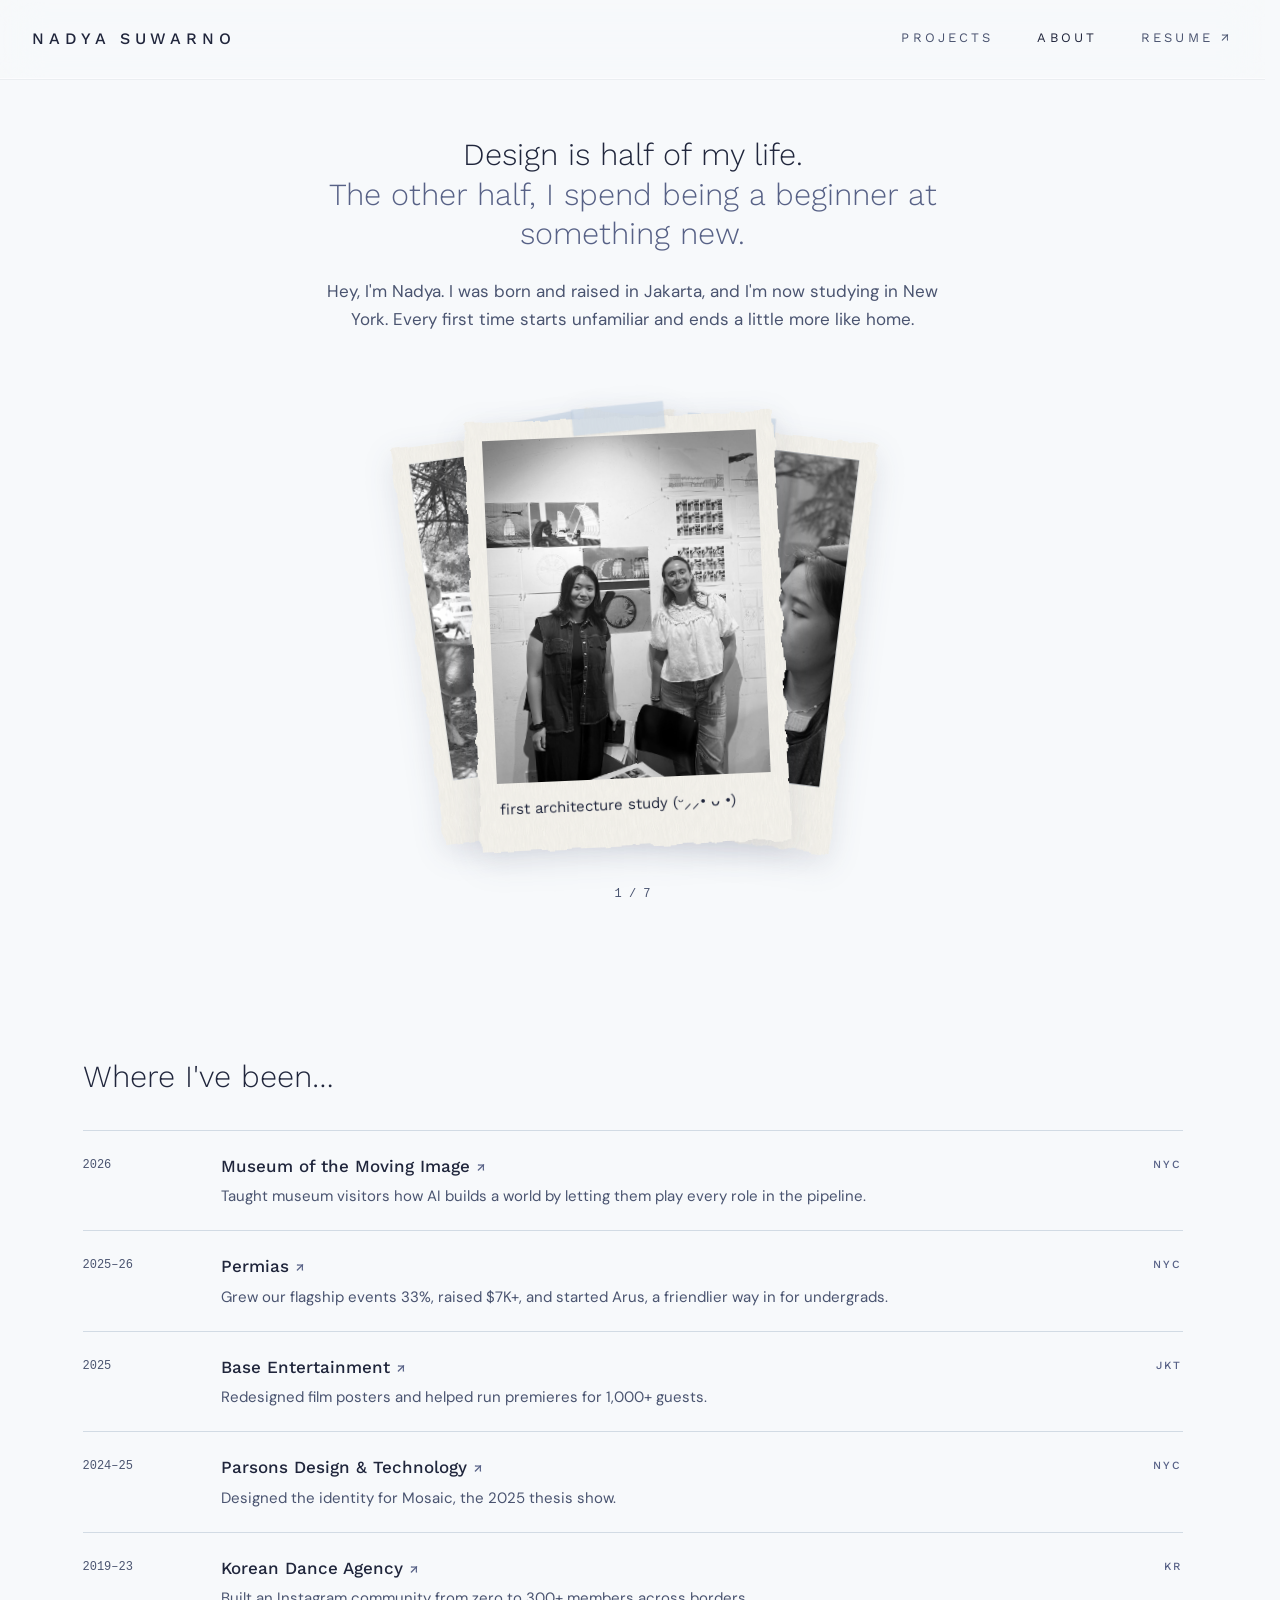
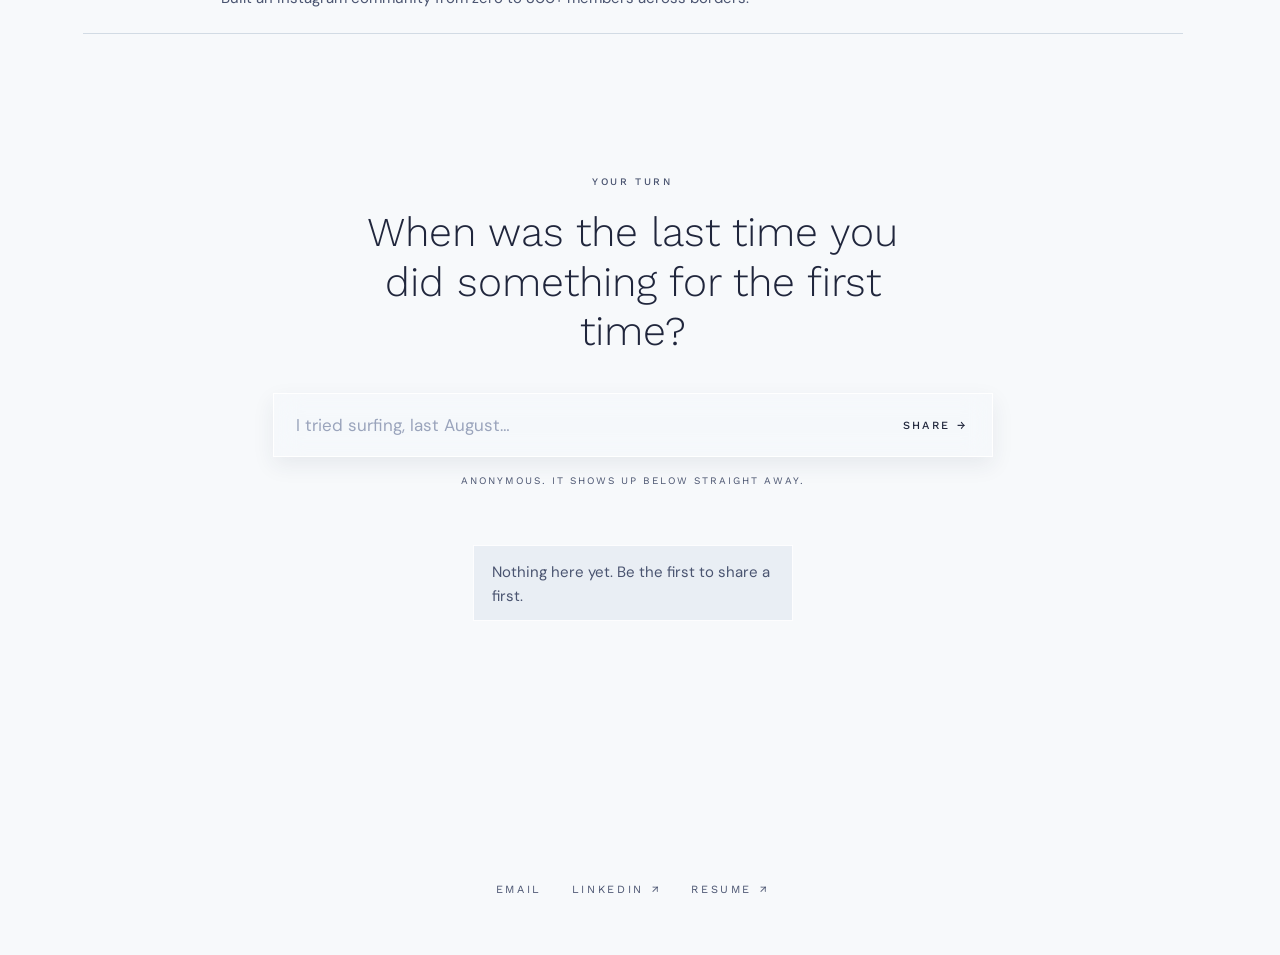
==== commit 894cbd2c: "Nav: 02 — Mosaic opens the DT 2025 thesis site Co-Authored-By: Claude Opus 5.5 <noreply@anthropic.co" ====
--- a/about.html
+++ b/about.html
@@ -26,7 +26,7 @@
         <a href="home.html#work">Projects</a>
         <ul class="nav-submenu">
           <li><a href="projects/bibble.html">01 — Bibble</a></li>
-          <li><a href="projects/mosaic.html">02 — Mosaic</a></li>
+          <li><a href="https://parsons.edu/dt-2025/" target="_blank" rel="noopener">02 — Mosaic ↗︎</a></li>
         </ul>
       </div>
       <a href="about.html" aria-current="page">About</a>
--- a/assets/styles.css
+++ b/assets/styles.css
@@ -16,7 +16,7 @@
 * { box-sizing: border-box; }
 
 /* Keep the column in the same place whether or not a page scrolls */
-html { scrollbar-gutter: stable; scroll-padding-top: 84px; }
+html { scrollbar-gutter: stable; scroll-padding-top: 98px; }
 
 html, body {
   margin: 0;
@@ -786,7 +786,7 @@
 .site-header {
   position: sticky; top: 0; z-index: 30; width: auto; height: auto;
   flex-direction: row; flex-wrap: nowrap; align-items: center; justify-content: space-between; gap: 24px;
-  padding: 18px 32px; text-transform: none; letter-spacing: 0;
+  padding: 26px 32px; text-transform: none; letter-spacing: 0;
   background: rgba(247, 249, 251, .6);
   -webkit-backdrop-filter: blur(20px) saturate(1.5);
   backdrop-filter: blur(20px) saturate(1.5);
@@ -796,11 +796,11 @@
 }
 .wordmark {
   view-transition-name: site-name;
-  font-family: var(--serif); font-size: 14px; font-weight: 500;
+  font-family: var(--serif); font-size: 16px; font-weight: 500;
   letter-spacing: .3em; text-transform: uppercase;
 }
-.nav { flex-direction: row; justify-content: flex-end; align-items: center; gap: 30px; }
-.nav > a, .nav-group > a { font-family: var(--serif); font-size: 11px; font-weight: 400; letter-spacing: .24em; text-transform: uppercase; color: var(--ink-soft); }
+.nav { flex-direction: row; justify-content: flex-end; align-items: center; gap: 44px; }
+.nav > a, .nav-group > a { font-family: var(--serif); font-size: 13px; font-weight: 400; letter-spacing: .24em; text-transform: uppercase; color: var(--ink-soft); }
 .nav a[aria-current="page"] { color: var(--ink); text-decoration: none; }
 .nav-group { display: flex; align-items: center; }
 .nav-submenu { display: none !important; }
@@ -874,7 +874,7 @@
 .ex-head { display: flex; justify-content: space-between; align-items: baseline; gap: 16px; margin: 16px 0 8px; }
 .ex-head h3 { margin: 0; font-family: var(--serif); font-size: 18px; font-weight: 400; color: var(--accent); }
 .ex-head span { font-family: var(--serif); font-size: 11px; letter-spacing: .14em; color: var(--ink-soft); }
-.ex p { margin: 0; max-width: 40ch; font-family: var(--body); font-size: 14px; line-height: 1.55; color: var(--ink-soft); }
+.ex p { margin: 0; max-width: none; font-family: var(--body); font-size: 14px; line-height: 1.55; color: var(--ink-soft); }
 
 /* A project: the landing's soft piece, holding the work out of focus */
 .works { display: flex; flex-direction: column; gap: 58px; }
@@ -1097,7 +1097,7 @@
 
 /* Body: rail on the left, reading column on the right */
 .c2-body { display: grid; grid-template-columns: 200px minmax(0, 1fr); gap: 120px; align-items: start; }
-.c2-rail { position: sticky; top: 112px; }
+.c2-rail { position: sticky; top: 126px; }
 .c2-rail-h { margin: 0 0 20px; font-family: var(--serif); font-size: 9px; font-weight: 500; letter-spacing: .24em; text-transform: uppercase; color: var(--ink-soft); }
 .c2-rail ol { position: relative; display: flex; flex-direction: column; gap: 18px; margin: 0; padding: 0; list-style: none; }
 .c2-rail ol::before, .c2-rail ol::after { content: ""; position: absolute; left: 3px; top: 8px; width: 1px; bottom: 8px; background: var(--panel); }
